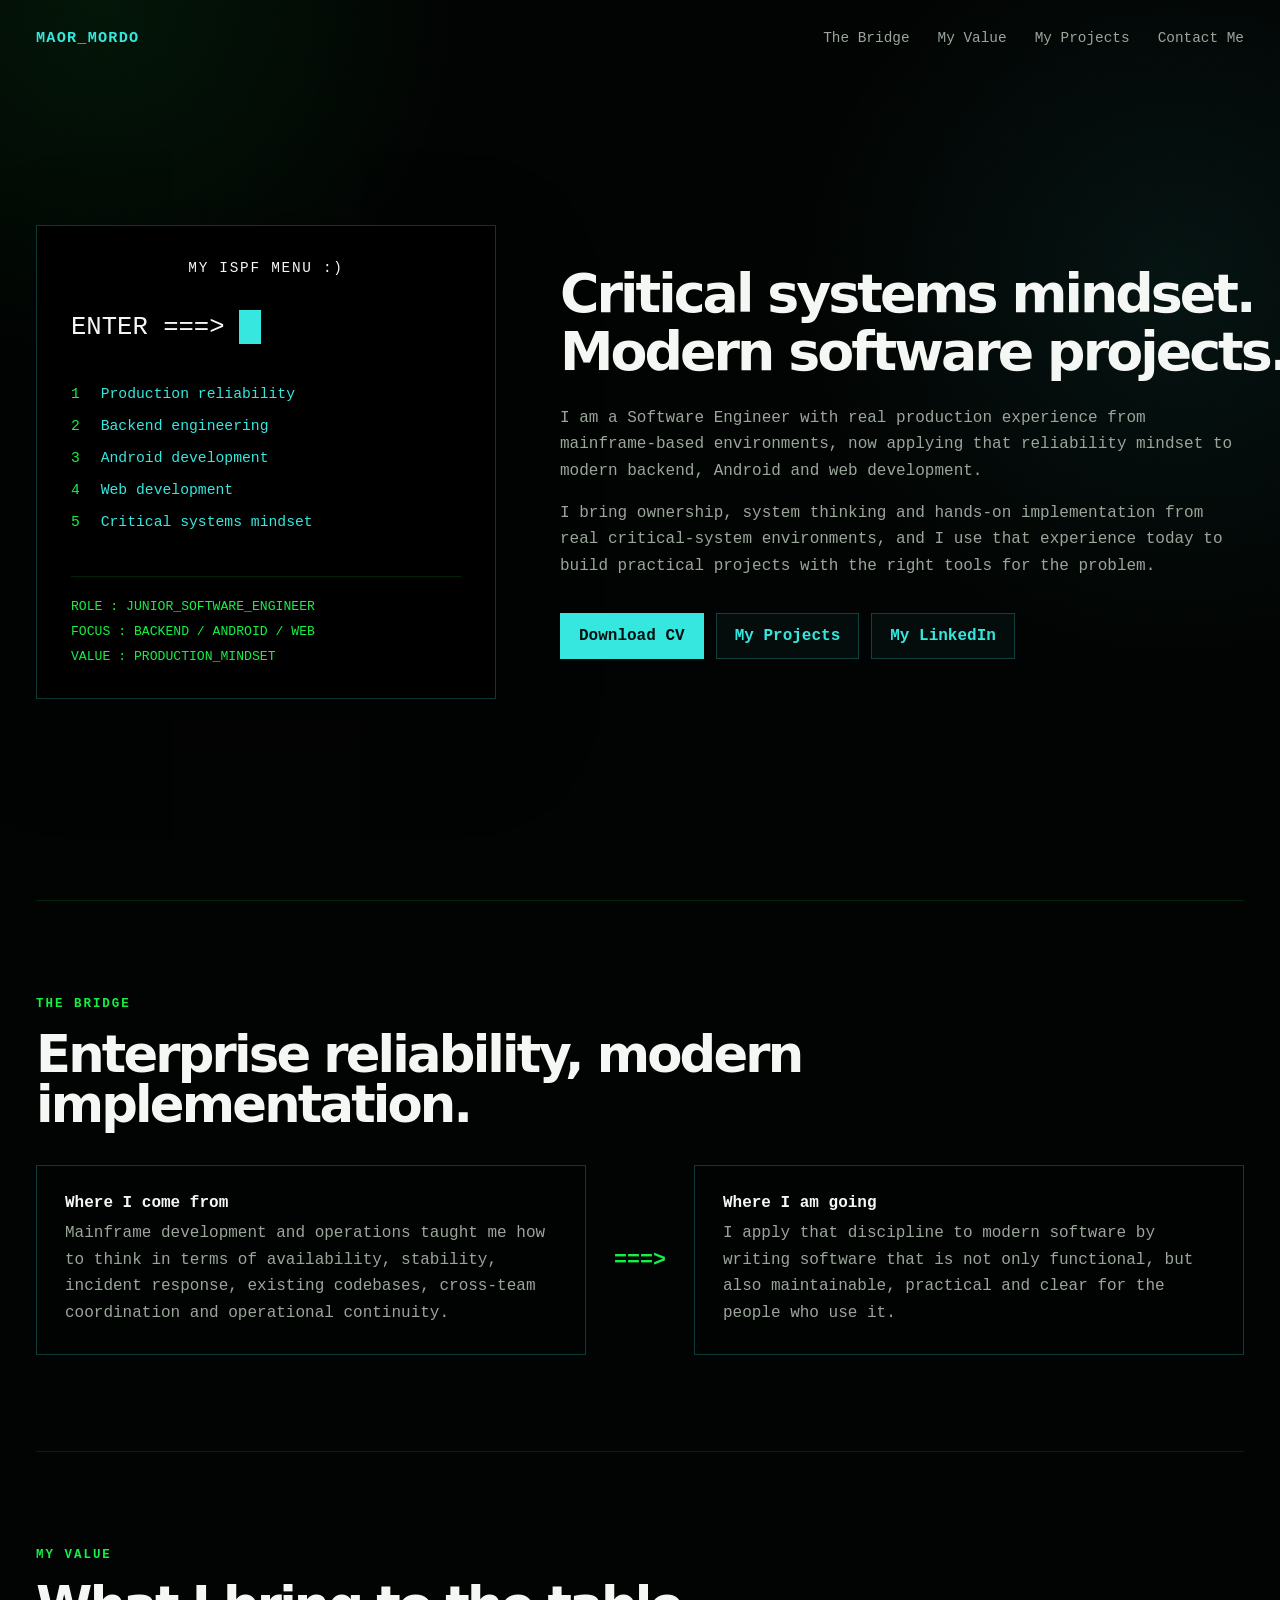
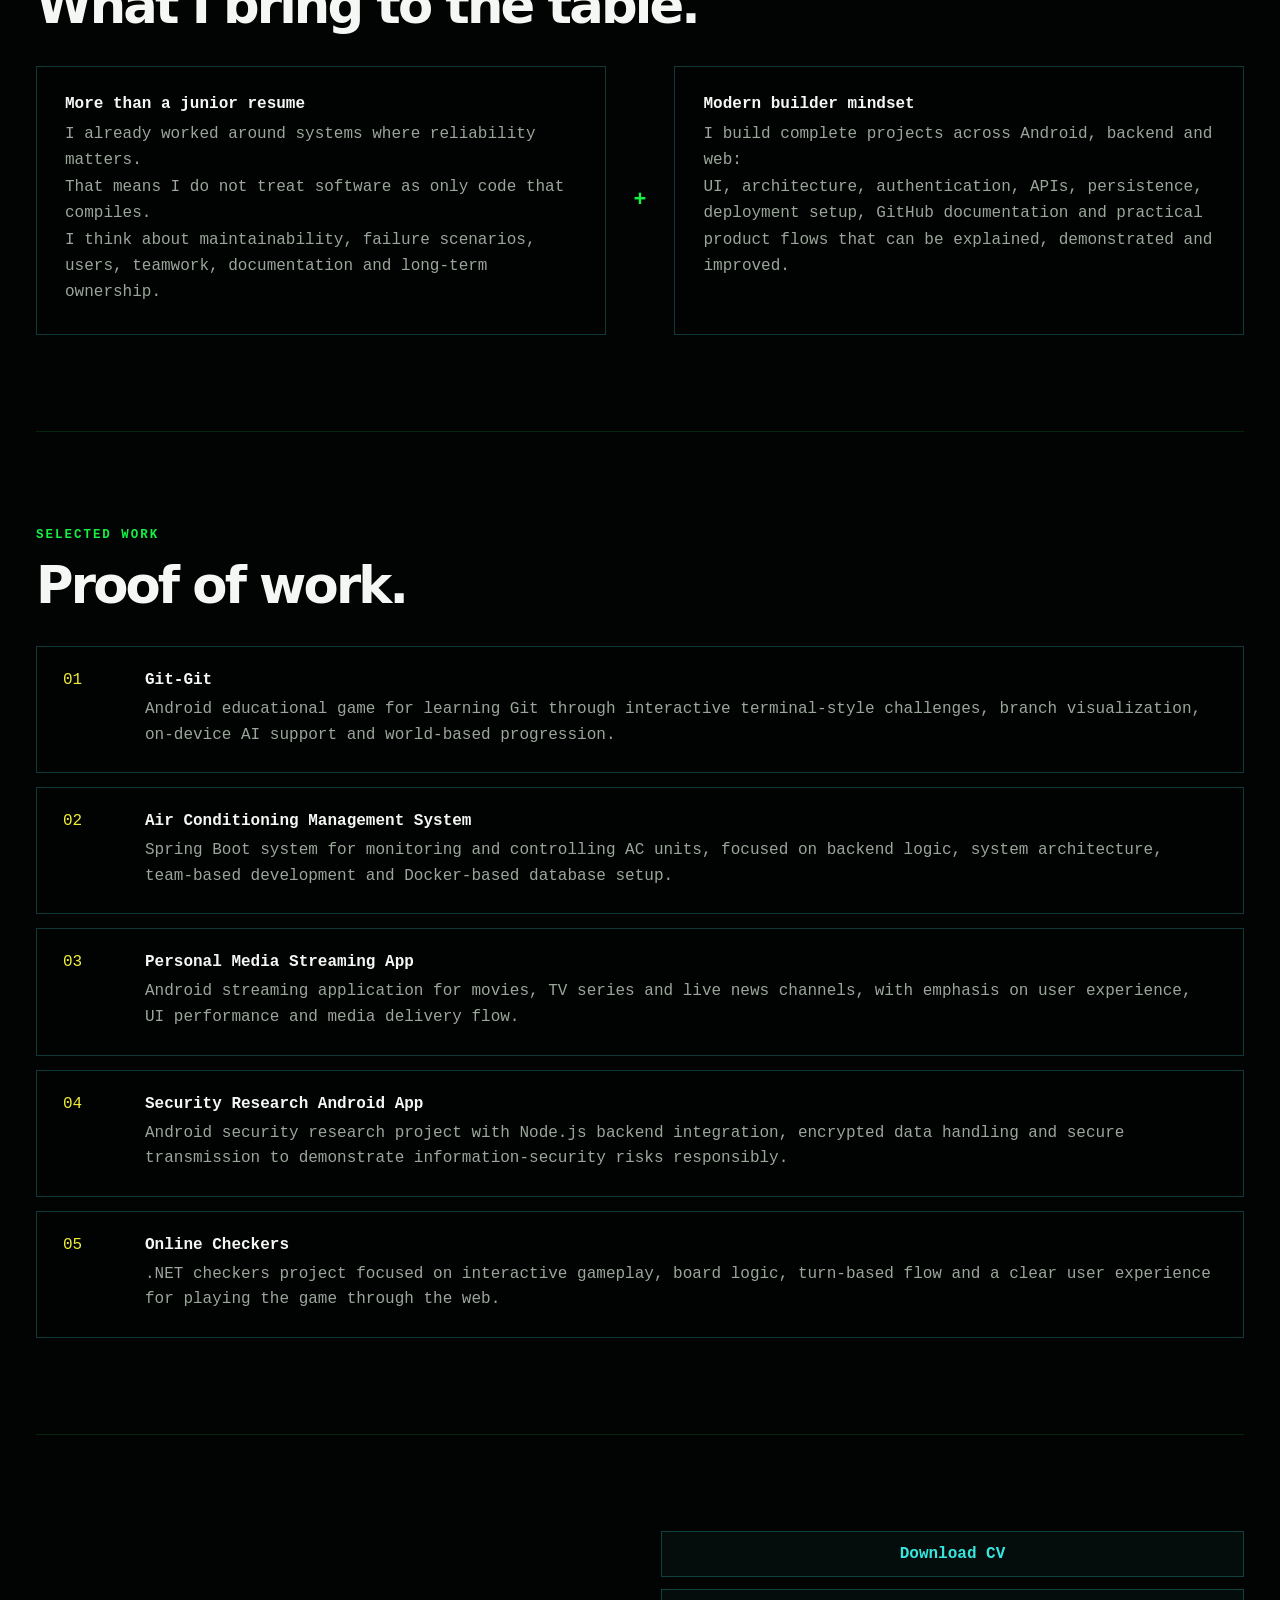
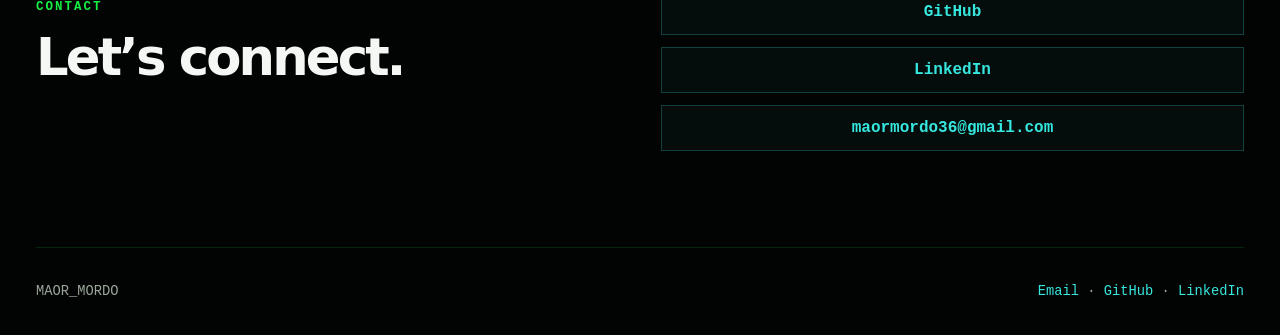
==== index.html @ 04a81fc9 "Update index.html" ====
<!doctype html>

<html lang="en">
  <head>
    <meta charset="UTF-8" />
    <meta name="viewport" content="width=device-width, initial-scale=1.0" />
    <title>Maor Mordo | Critical Systems to Modern Software</title>
    <meta
      name="description"
      content="Maor Mordo - Software Engineer with military and banking mainframe experience, production reliability mindset, and modern Backend, Android and Web projects."
    />
    <link rel="stylesheet" href="styles.css" />
  </head>

  <body>
    <header class="header">
      <a class="brand" href="#top">MAOR_MORDO</a>
      <nav>
        <a href="#bridge">The Bridge</a>
        <a href="#value">My Value</a>
        <a href="#projects">My Projects</a>
        <a href="#contact">Contact Me</a>
      </nav>
    </header>

<main id="top">
  <section class="hero">
    <div
      class="mainframe-card"
      aria-label="ISPF inspired professional profile"
    >
      <div class="screen-title">MY ISPF MENU :)</div>

      <div class="command">
        <span>ENTER ===&gt;</span>
        <span class="cursor"></span>
      </div>

      <div class="screen-content">
        <p><span>1</span> Production reliability</p>
        <p><span>2</span> Backend engineering</p>
        <p><span>3</span> Android development</p>
        <p><span>4</span> Web development</p>
        <p><span>5</span> Critical systems mindset</p>
      </div>

      <div class="screen-status">
        <p>ROLE : JUNIOR_SOFTWARE_ENGINEER</p>
        <p>FOCUS : BACKEND / ANDROID / WEB</p>
        <p>VALUE : PRODUCTION_MINDSET</p>
      </div>
    </div>

    <div class="hero-text">
      <h1 class="hero-title">
        <span>Critical systems mindset.</span>
        <span>Modern software projects.</span>
      </h1>

      <p class="subtitle">
        I am a Software Engineer with real production experience from
        mainframe-based environments, now applying that reliability mindset
        to modern backend, Android and web development.
      </p>

      <p class="subtitle">
        I bring ownership, system thinking and hands-on implementation from
        real critical-system environments, and I use that experience today
        to build practical projects with the right tools for the problem.
      </p>

      <div class="actions">
        <a class="primary" href="cv/Maor_Mordo_CV.pdf" download>
          Download CV
        </a>
        <a href="#projects">My Projects</a>
        <a
          href="https://www.linkedin.com/in/maor-mordo/"
          target="_blank"
          rel="noopener"
        >
          My LinkedIn
        </a>
      </div>
    </div>
  </section>

  <section class="bridge" id="bridge">
    <div class="section-title">
      <p class="label">The bridge</p>
      <h2>Enterprise reliability, modern implementation.</h2>
    </div>

    <div class="bridge-row">
      <article>
        <h3>Where I come from</h3>
        <p>
          Mainframe development and operations taught me how to think in
          terms of availability, stability, incident response, existing
          codebases, cross-team coordination and operational continuity.
        </p>
      </article>

      <div class="connector">===&gt;</div>

      <article>
        <h3>Where I am going</h3>
        <p>
          I apply that discipline to modern software by writing software
          that is not only functional, but also maintainable, practical and
          clear for the people who use it.
        </p>
      </article>
    </div>
  </section>

  <section class="bridge" id="value">
    <div class="section-title">
      <p class="label">My value</p>
      <h2>What I bring to the table.</h2>
    </div>

    <div class="bridge-row">
      <article>
        <h3>More than a junior resume</h3>
        <p>
          I already worked around systems where reliability matters.
          <br />
          That means I do not treat software as only code that compiles.
          <br />
          I think about maintainability, failure scenarios, users, teamwork,
          documentation and long-term ownership.
        </p>
      </article>

      <div class="connector">+</div>

      <article>
        <h3>Modern builder mindset</h3>
        <p>
          I build complete projects across Android, backend and web:
          <br />
          UI, architecture, authentication, APIs, persistence,
          <br />
          deployment setup, GitHub documentation and practical product flows
          that can be explained, demonstrated and improved.
        </p>
      </article>
    </div>
  </section>

  <section class="projects" id="projects">
    <div class="section-title">
      <p class="label">Selected work</p>
      <h2>Proof of work.</h2>
    </div>

    <div class="project-list">
      <a
        class="project"
        href="https://github.com/maorm36/Git-Git"
        target="_blank"
        rel="noopener"
      >
        <span>01</span>
        <div>
          <h3>Git-Git</h3>
          <p>
            Android educational game for learning Git through interactive
            terminal-style challenges, branch visualization, on-device AI
            support and world-based progression.
          </p>
        </div>
      </a>

      <a
        class="project"
        href="https://github.com/maorm36/Airwise"
        target="_blank"
        rel="noopener"
      >
        <span>02</span>
        <div>
          <h3>Air Conditioning Management System</h3>
          <p>
            Spring Boot system for monitoring and controlling AC units,
            focused on backend logic, system architecture, team-based
            development and Docker-based database setup.
          </p>
        </div>
      </a>

      <a
        class="project"
        href="https://github.com/maorm36/PiraTv"
        target="_blank"
        rel="noopener"
      >
        <span>03</span>
        <div>
          <h3>Personal Media Streaming App</h3>
          <p>
            Android streaming application for movies, TV series and live
            news channels, with emphasis on user experience, UI performance
            and media delivery flow.
          </p>
        </div>
      </a>

      <a
        class="project"
        href="https://github.com/maorm36/Android-Keylogger-Educational-Research-Project"
        target="_blank"
        rel="noopener"
      >
        <span>04</span>
        <div>
          <h3>Security Research Android App</h3>
          <p>
            Android security research project with Node.js backend
            integration, encrypted data handling and secure transmission to
            demonstrate information-security risks responsibly.
          </p>
        </div>
      </a>

      <a
        class="project"
        href="https://github.com/maorm36/Online-Checkers"
        target="_blank"
        rel="noopener"
      >
        <span>05</span>
        <div>
          <h3>Online Checkers</h3>
          <p>
            .NET checkers project focused on interactive gameplay, board
            logic, turn-based flow and a clear user experience for playing
            the game through the web.
          </p>
        </div>
      </a>
    </div>
  </section>

  <section class="contact" id="contact">
    <div>
      <p class="label">Contact</p>
      <h2>Let’s connect.</h2>
    </div>

    <div class="contact-actions">
      <a href="cv/Maor_Mordo_CV.pdf" download>Download CV</a>

      <a
        href="https://github.com/maorm36?tab=repositories"
        target="_blank"
        rel="noopener"
      >
        GitHub
      </a>

      <a
        href="https://www.linkedin.com/in/maor-mordo/"
        target="_blank"
        rel="noopener"
      >
        LinkedIn
      </a>

      <a href="mailto:maormordo36@gmail.com"> maormordo36@gmail.com </a>
    </div>
  </section>

  <footer>
    <span> MAOR_MORDO </span>

    <span>
      <a href="mailto:maormordo36@gmail.com">Email</a>
      ·
      <a
        href="https://github.com/maorm36?tab=repositories"
        target="_blank"
        rel="noopener"
      >
        GitHub
      </a>
      ·
      <a
        href="https://www.linkedin.com/in/maor-mordo/"
        target="_blank"
        rel="noopener"
      >
        LinkedIn
      </a>
    </span>
  </footer>
</main>
  </body>
</html>
---- styles.css ----
:root {
  --bg: #020403;
  --panel: #000;
  --text: #f4f7f3;
  --muted: #9ba69b;
  --green: #15f044;
  --cyan: #36e7df;
  --yellow: #f0ed35;
  --border: rgba(54, 231, 223, 0.24);
  --soft: rgba(21, 240, 68, 0.14);
}

* {
  box-sizing: border-box;
}

html {
  scroll-behavior: smooth;
}

body {
  margin: 0;
  overflow-x: hidden;
  background:
    radial-gradient(
      circle at 8% 0%,
      rgba(21, 240, 68, 0.08),
      transparent 360px
    ),
    radial-gradient(
      circle at 92% 8%,
      rgba(54, 231, 223, 0.07),
      transparent 380px
    ),
    var(--bg);
  color: var(--text);
  font-family:
    ui-monospace, "SFMono-Regular", Consolas, "Liberation Mono", monospace;
}

a {
  color: inherit;
  text-decoration: none;
}

.header,
.hero,
.bridge,
.projects,
.contact,
footer {
  width: min(1360px, calc(100% - 72px));
  margin: 0 auto;
}

/* Header */

.header {
  height: 76px;
  display: flex;
  align-items: center;
  justify-content: space-between;
}

.brand {
  color: var(--cyan);
  font-weight: 700;
  letter-spacing: 0.08em;
  font-size: 0.95rem;
}

nav {
  display: flex;
  gap: 28px;
  color: var(--muted);
  font-size: 0.9rem;
}

nav a:hover,
.project:hover h3,
.contact-actions a:hover,
footer a:hover {
  color: var(--green);
}

/* Hero */

.hero {
  min-height: calc(100vh - 76px);
  display: grid;
  grid-template-columns: 460px minmax(0, 1fr);
  gap: clamp(54px, 5vw, 82px);
  align-items: center;
  justify-content: center;
  padding: 36px 0 88px;
}

/* ISPF-inspired card */

.mainframe-card {
  width: 100%;
  background: var(--panel);
  border: 1px solid var(--border);
  min-height: 390px;
  padding: clamp(24px, 3vw, 34px);
  box-shadow: 0 34px 90px rgba(0, 0, 0, 0.42);
}

.screen-title {
  text-align: center;
  color: var(--text);
  letter-spacing: 0.12em;
  margin-bottom: 34px;
  font-size: 0.9rem;
}

.command {
  display: flex;
  align-items: center;
  gap: 14px;
  color: var(--text);
  font-size: clamp(1.25rem, 2vw, 1.65rem);
  margin-bottom: 42px;
}

.cursor {
  width: 22px;
  height: 34px;
  flex: 0 0 auto;
  background: var(--cyan);
  display: inline-block;
  animation: cursor-blink 1.15s steps(1, end) infinite;
}

@keyframes cursor-blink {
  0%,
  49% {
    visibility: visible;
  }

  50%,
  100% {
    visibility: hidden;
  }
}

@media (prefers-reduced-motion: reduce) {
  .cursor {
    animation: none;
  }
}

.screen-content {
  display: grid;
  gap: 16px;
  color: var(--cyan);
  font-size: clamp(0.92rem, 1.05vw, 1.05rem);
  margin-bottom: 46px;
}

.screen-content p {
  margin: 0;
  display: grid;
  grid-template-columns: 2ch 1fr;
  column-gap: 12px;
  align-items: start;
  white-space: nowrap;
}

.screen-content span {
  color: var(--green);
}

.screen-status {
  border-top: 1px solid var(--soft);
  padding-top: 22px;
  display: grid;
  gap: 10px;
  color: var(--green);
  font-size: clamp(0.82rem, 0.95vw, 0.92rem);
}

.screen-status p {
  margin: 0;
}

/* Text */

.hero-text {
  max-width: 820px;
  min-width: 0;
}

.label {
  color: var(--green);
  text-transform: uppercase;
  letter-spacing: 0.16em;
  font-size: 0.78rem;
  font-weight: 700;
  margin: 0 0 18px;
}

h1,
h2,
h3,
p {
  margin-top: 0;
}

h1,
h2 {
  font-family:
    Inter,
    ui-sans-serif,
    system-ui,
    -apple-system,
    BlinkMacSystemFont,
    "Segoe UI",
    sans-serif;
  letter-spacing: -0.055em;
}

/* Main hero title */

.hero-title {
  font-size: clamp(3rem, 4.2vw, 4.55rem);
  line-height: 1.08;
  max-width: 100%;
  margin-bottom: 24px;
}

.hero-title span {
  display: block;
  white-space: nowrap;
}

h2 {
  font-size: clamp(2rem, 4vw, 3.6rem);
  line-height: 0.98;
  margin-bottom: 0;
}

h3 {
  font-size: 1rem;
  margin-bottom: 8px;
}

.subtitle {
  color: var(--muted);
  font-size: clamp(1rem, 1.15vw, 1.12rem);
  max-width: 760px;
  line-height: 1.65;
}

/* Buttons */

.actions {
  display: flex;
  gap: 12px;
  flex-wrap: wrap;
  margin-top: 34px;
}

.actions a,
.contact-actions a {
  border: 1px solid var(--border);
  min-height: 46px;
  padding: 0 18px;
  display: inline-flex;
  align-items: center;
  justify-content: center;
  color: var(--cyan);
  background: rgba(54, 231, 223, 0.035);
  font-weight: 700;
}

.actions .primary {
  background: var(--cyan);
  color: #00110f;
  border-color: var(--cyan);
}

.actions .primary:hover {
  background: var(--green);
  border-color: var(--green);
}

/* Sections */

.bridge,
.projects,
.contact {
  padding: 96px 0;
  border-top: 1px solid var(--soft);
}

.section-title {
  margin-bottom: 36px;
}

/* Bridge */

.bridge-row {
  display: grid;
  grid-template-columns: 1fr auto 1fr;
  gap: 28px;
  align-items: stretch;
}

.bridge-row article {
  border: 1px solid var(--border);
  background: rgba(0, 0, 0, 0.44);
  padding: 28px;
}

.bridge-row p {
  color: var(--muted);
  line-height: 1.65;
  margin: 0;
}

.connector {
  display: flex;
  align-items: center;
  color: var(--green);
  font-weight: 700;
  font-size: 1.35rem;
}

/* Projects */

.project-list {
  display: grid;
  gap: 14px;
}

.project {
  display: grid;
  grid-template-columns: 58px 1fr;
  gap: 24px;
  border: 1px solid var(--border);
  background: rgba(0, 0, 0, 0.38);
  padding: 24px 26px;
  transition:
    border-color 0.18s ease,
    transform 0.18s ease;
}

.project:hover {
  border-color: var(--green);
  transform: translateY(-2px);
}

.project > span {
  color: var(--yellow);
}

.project p {
  color: var(--muted);
  margin: 0;
  line-height: 1.6;
}

/* Contact */

.contact {
  display: grid;
  grid-template-columns: 1fr 1fr;
  gap: 42px;
  align-items: center;
}

.contact-actions {
  display: grid;
  gap: 12px;
}

/* Footer */

footer {
  border-top: 1px solid var(--soft);
  color: var(--muted);
  min-height: 88px;
  display: flex;
  align-items: center;
  justify-content: space-between;
  gap: 18px;
  font-size: 0.86rem;
}

footer a {
  color: var(--cyan);
}

/* Responsive */

@media (max-width: 1180px) {
  .header,
  .hero,
  .bridge,
  .projects,
  .contact,
  footer {
    width: min(1120px, calc(100% - 48px));
  }

  .hero {
    grid-template-columns: 430px minmax(0, 1fr);
    gap: 52px;
  }

  .hero-title {
    font-size: clamp(2.9rem, 4.6vw, 4.1rem);
  }
}

@media (max-width: 1040px) {
  .hero {
    min-height: auto;
    grid-template-columns: 1fr;
    gap: 48px;
    align-items: start;
    padding: 44px 0 84px;
  }

  .hero-text {
    order: -1;
    max-width: 820px;
  }

  .mainframe-card {
    max-width: 620px;
  }
}

@media (max-width: 920px) {
  .bridge-row,
  .contact {
    grid-template-columns: 1fr;
  }

  .connector {
    justify-content: center;
    transform: rotate(90deg);
    min-height: 42px;
  }
}

@media (max-width: 760px) {
  .header,
  .hero,
  .bridge,
  .projects,
  .contact,
  footer {
    width: min(100% - 32px, 1120px);
  }

  .hero-title {
    font-size: clamp(2.45rem, 11vw, 4rem);
    line-height: 1.02;
  }

  .hero-title span {
    white-space: normal;
  }

  .subtitle {
    font-size: 0.98rem;
    line-height: 1.7;
  }

  .screen-content p {
    white-space: normal;
  }
}

@media (max-width: 640px) {
  body {
    background:
      radial-gradient(
        circle at 10% 0%,
        rgba(21, 240, 68, 0.07),
        transparent 300px
      ),
      radial-gradient(
        circle at 100% 12%,
        rgba(54, 231, 223, 0.06),
        transparent 300px
      ),
      var(--bg);
  }

  .header {
    height: 66px;
  }

  .brand {
    font-size: 0.88rem;
  }

  nav {
    display: none;
  }

  .hero {
    padding-top: 22px;
    padding-bottom: 66px;
    gap: 38px;
  }

  .hero-title {
    font-size: clamp(2.25rem, 12vw, 3.25rem);
    margin-bottom: 20px;
  }

  .subtitle {
    max-width: 100%;
    font-size: 0.95rem;
  }

  .actions {
    display: grid;
    grid-template-columns: 1fr;
    gap: 10px;
    margin-top: 28px;
  }

  .actions a,
  .contact-actions a {
    width: 100%;
    min-height: 48px;
    padding: 0 16px;
  }

  .mainframe-card {
    min-height: auto;
    max-width: 100%;
    padding: 22px 18px;
  }

  .screen-title {
    font-size: 0.78rem;
    margin-bottom: 26px;
  }

  .command {
    gap: 10px;
    font-size: clamp(1.08rem, 6vw, 1.35rem);
    margin-bottom: 32px;
  }

  .cursor {
    width: 18px;
    height: 28px;
  }

  .screen-content {
    gap: 13px;
    font-size: 0.9rem;
    margin-bottom: 34px;
  }

  .screen-status {
    font-size: 0.76rem;
    gap: 8px;
    overflow-wrap: anywhere;
  }

  .bridge,
  .projects,
  .contact {
    padding: 66px 0;
  }

  .section-title {
    margin-bottom: 28px;
  }

  h2 {
    font-size: clamp(2rem, 10vw, 2.8rem);
  }

  .bridge-row article {
    padding: 22px 20px;
  }

  .bridge-row br {
    display: none;
  }

  .project {
    grid-template-columns: 1fr;
    gap: 10px;
    padding: 22px 20px;
  }

  .project > span {
    font-size: 0.9rem;
  }

  .contact {
    gap: 28px;
  }

  footer {
    min-height: 110px;
    flex-direction: column;
    align-items: flex-start;
    justify-content: center;
    gap: 10px;
    font-size: 0.78rem;
  }
}

@media (max-width: 420px) {
  .header,
  .hero,
  .bridge,
  .projects,
  .contact,
  footer {
    width: min(100% - 24px, 1120px);
  }

  .hero-title {
    font-size: clamp(2rem, 12vw, 2.75rem);
  }

  .screen-content {
    font-size: 0.84rem;
  }

  .screen-status {
    font-size: 0.7rem;
  }
}
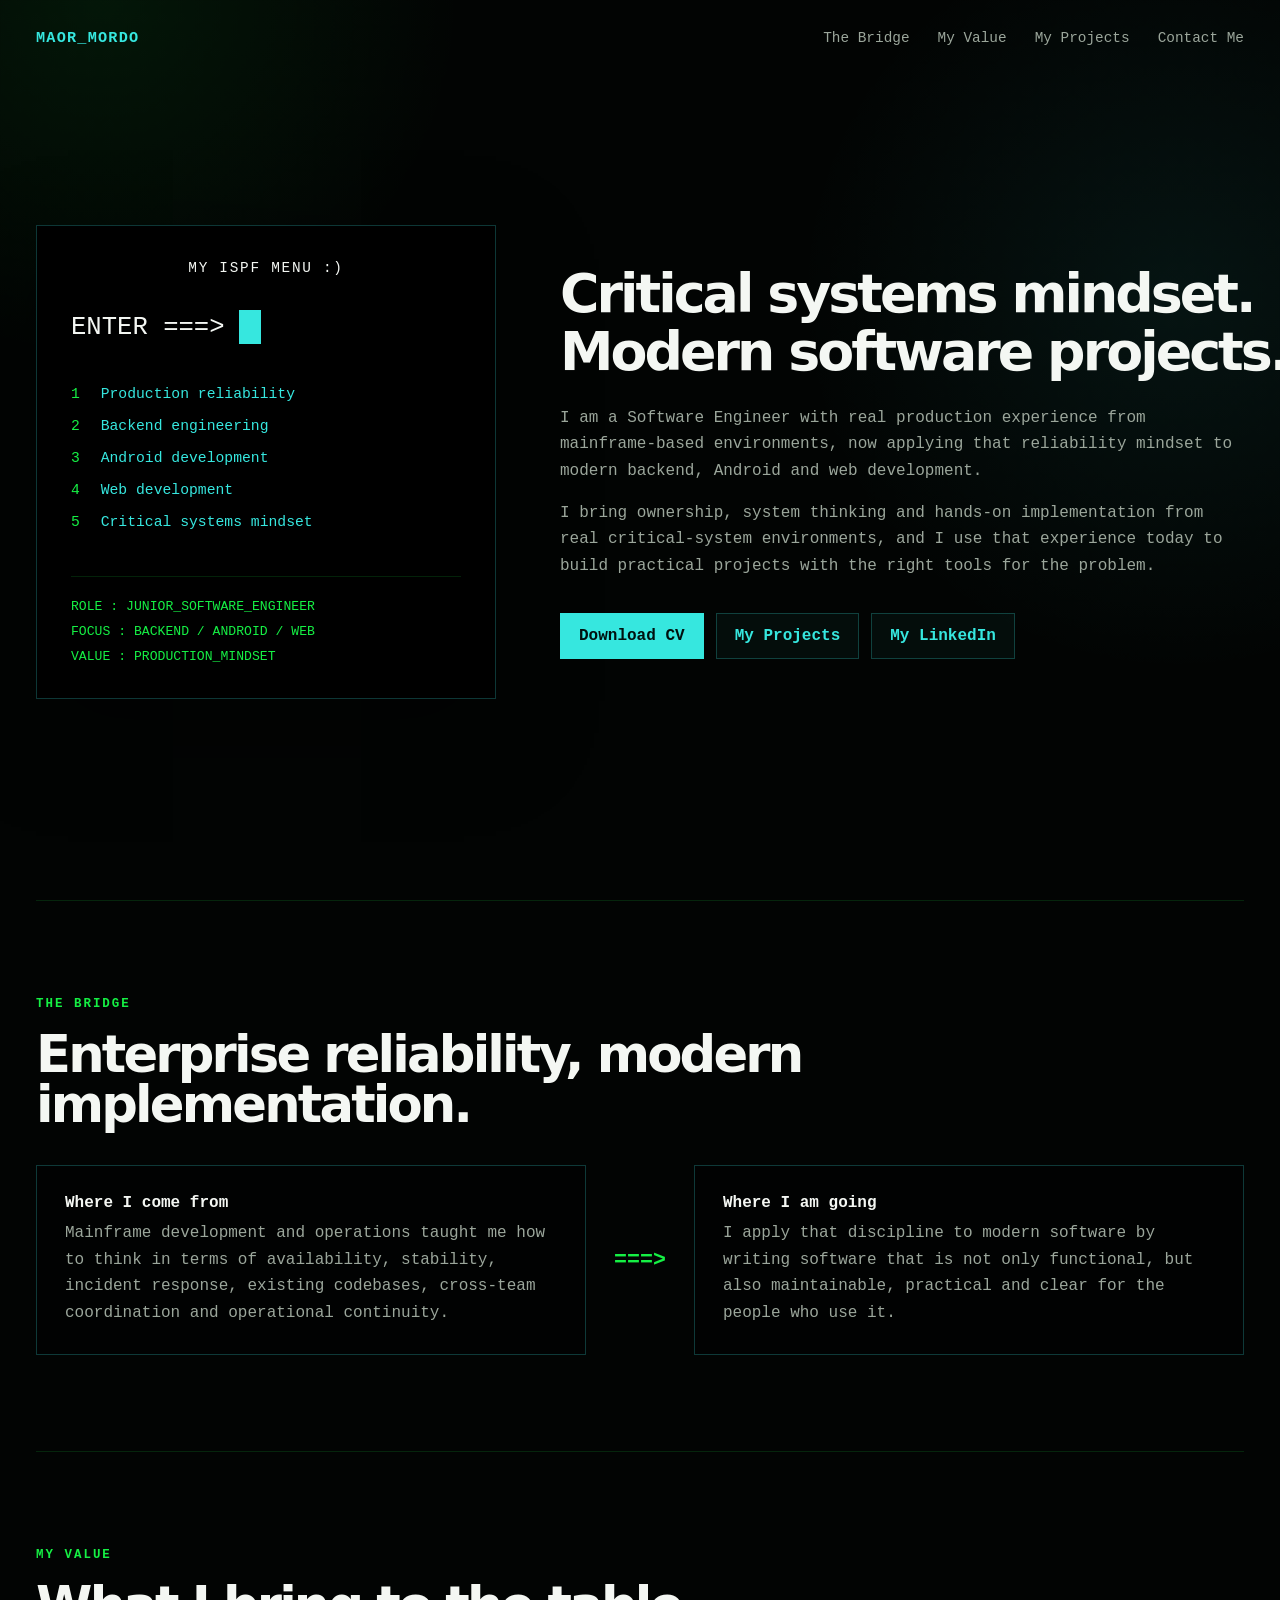
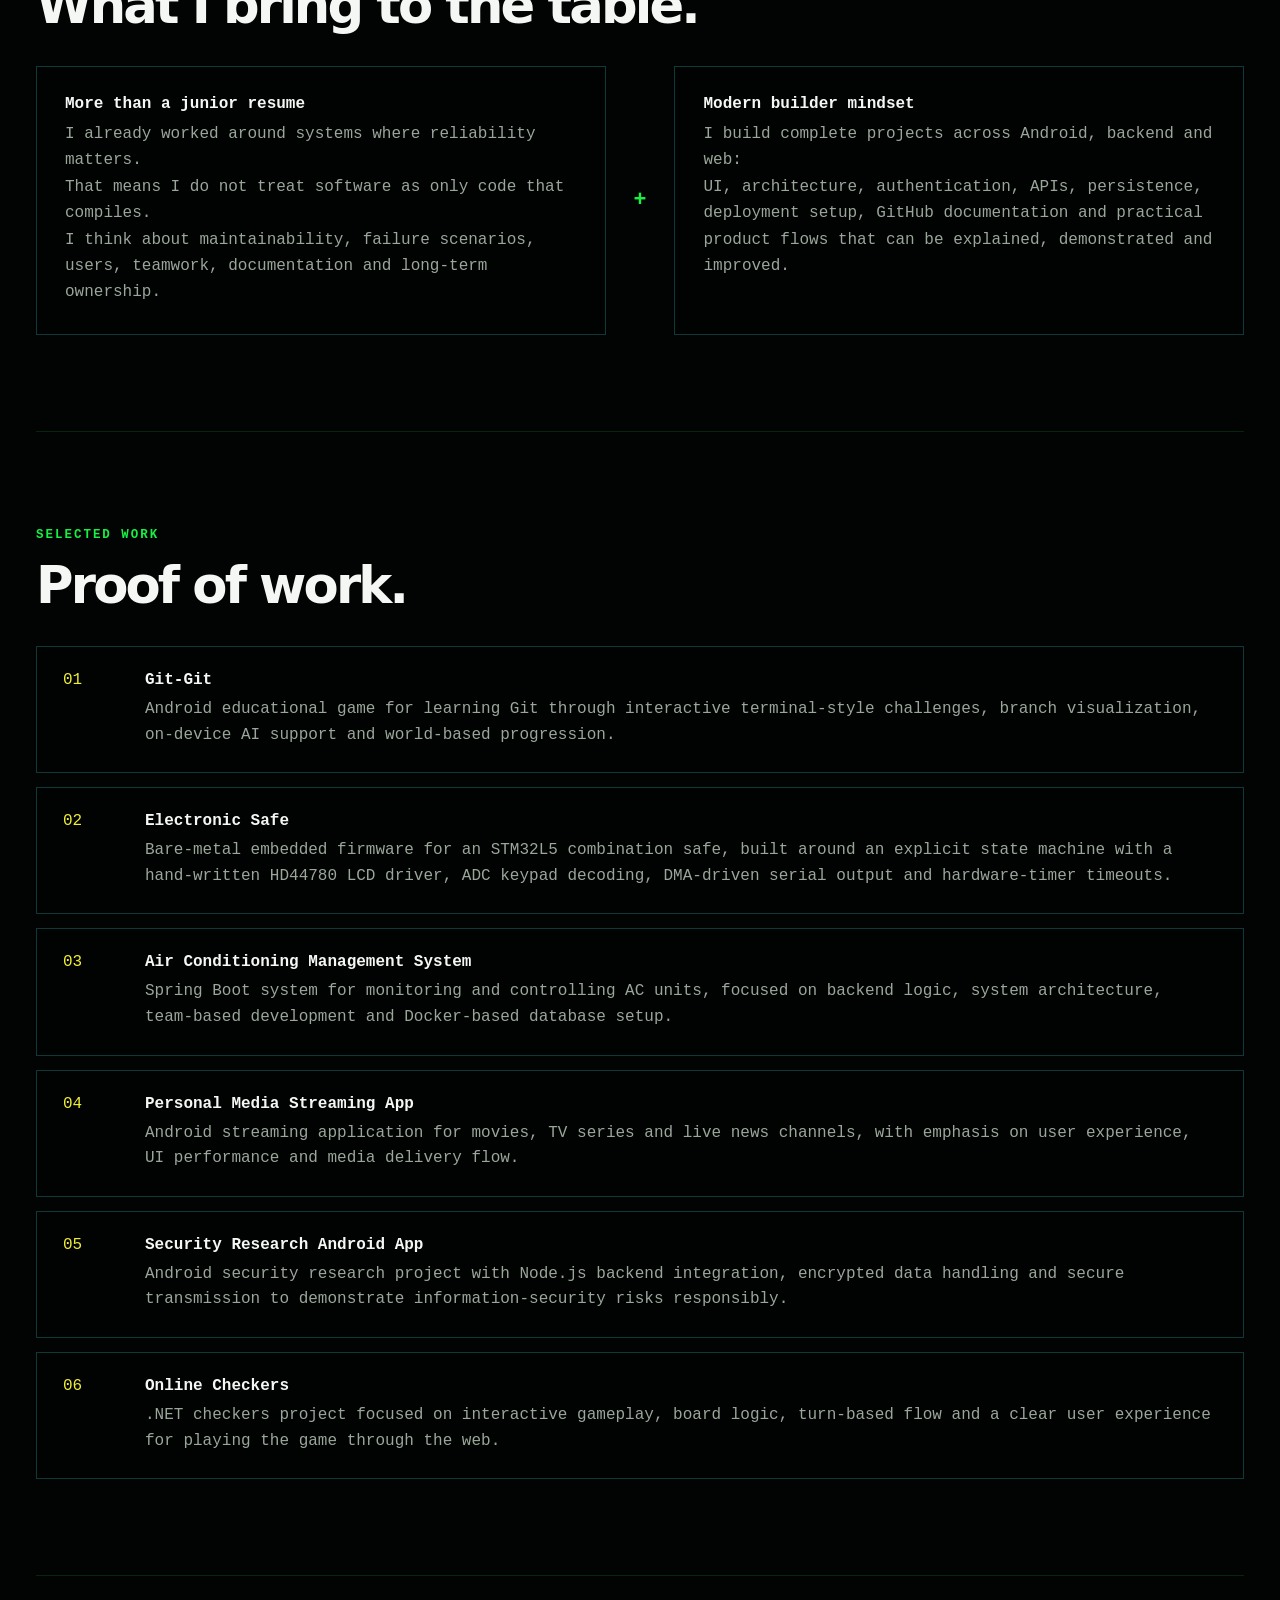
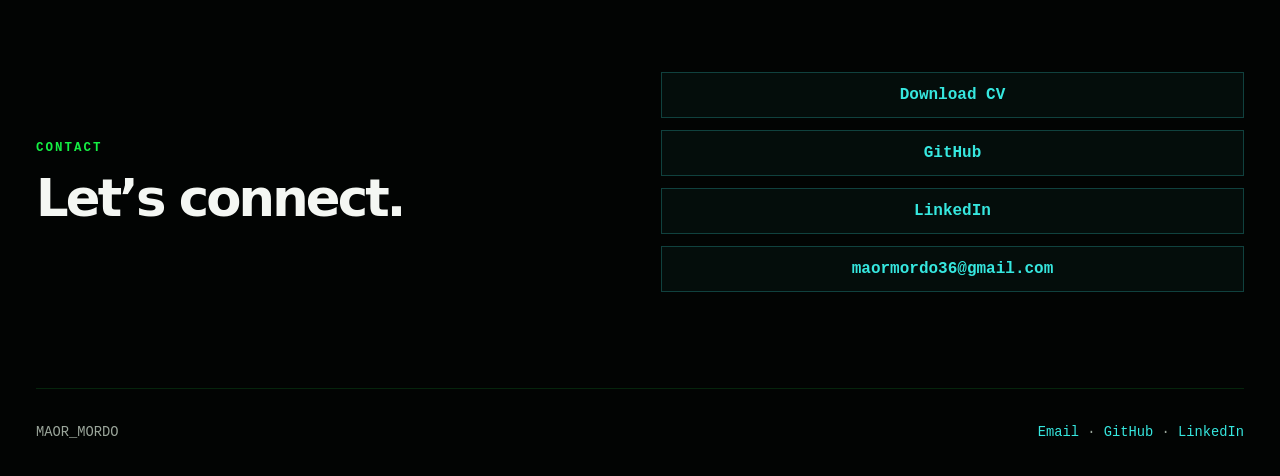
==== commit 852bb160: "Update index.html" ====
--- a/index.html
+++ b/index.html
@@ -175,11 +175,29 @@
 
       <a
         class="project"
+        href="https://github.com/maorm36/Electronic-Safe"
+        target="_blank"
+        rel="noopener"
+      >
+        <span>02</span>
+        <div>
+          <h3>Electronic Safe</h3>
+          <p>
+            Bare-metal embedded firmware for an STM32L5 combination safe,
+            built around an explicit state machine with a hand-written
+            HD44780 LCD driver, ADC keypad decoding, DMA-driven serial
+            output and hardware-timer timeouts.
+          </p>
+        </div>
+      </a>
+
+      <a
+        class="project"
         href="https://github.com/maorm36/Airwise"
         target="_blank"
         rel="noopener"
       >
-        <span>02</span>
+        <span>03</span>
         <div>
           <h3>Air Conditioning Management System</h3>
           <p>
@@ -196,7 +214,7 @@
         target="_blank"
         rel="noopener"
       >
-        <span>03</span>
+        <span>04</span>
         <div>
           <h3>Personal Media Streaming App</h3>
           <p>
@@ -213,7 +231,7 @@
         target="_blank"
         rel="noopener"
       >
-        <span>04</span>
+        <span>05</span>
         <div>
           <h3>Security Research Android App</h3>
           <p>
@@ -230,7 +248,7 @@
         target="_blank"
         rel="noopener"
       >
-        <span>05</span>
+        <span>06</span>
         <div>
           <h3>Online Checkers</h3>
           <p>
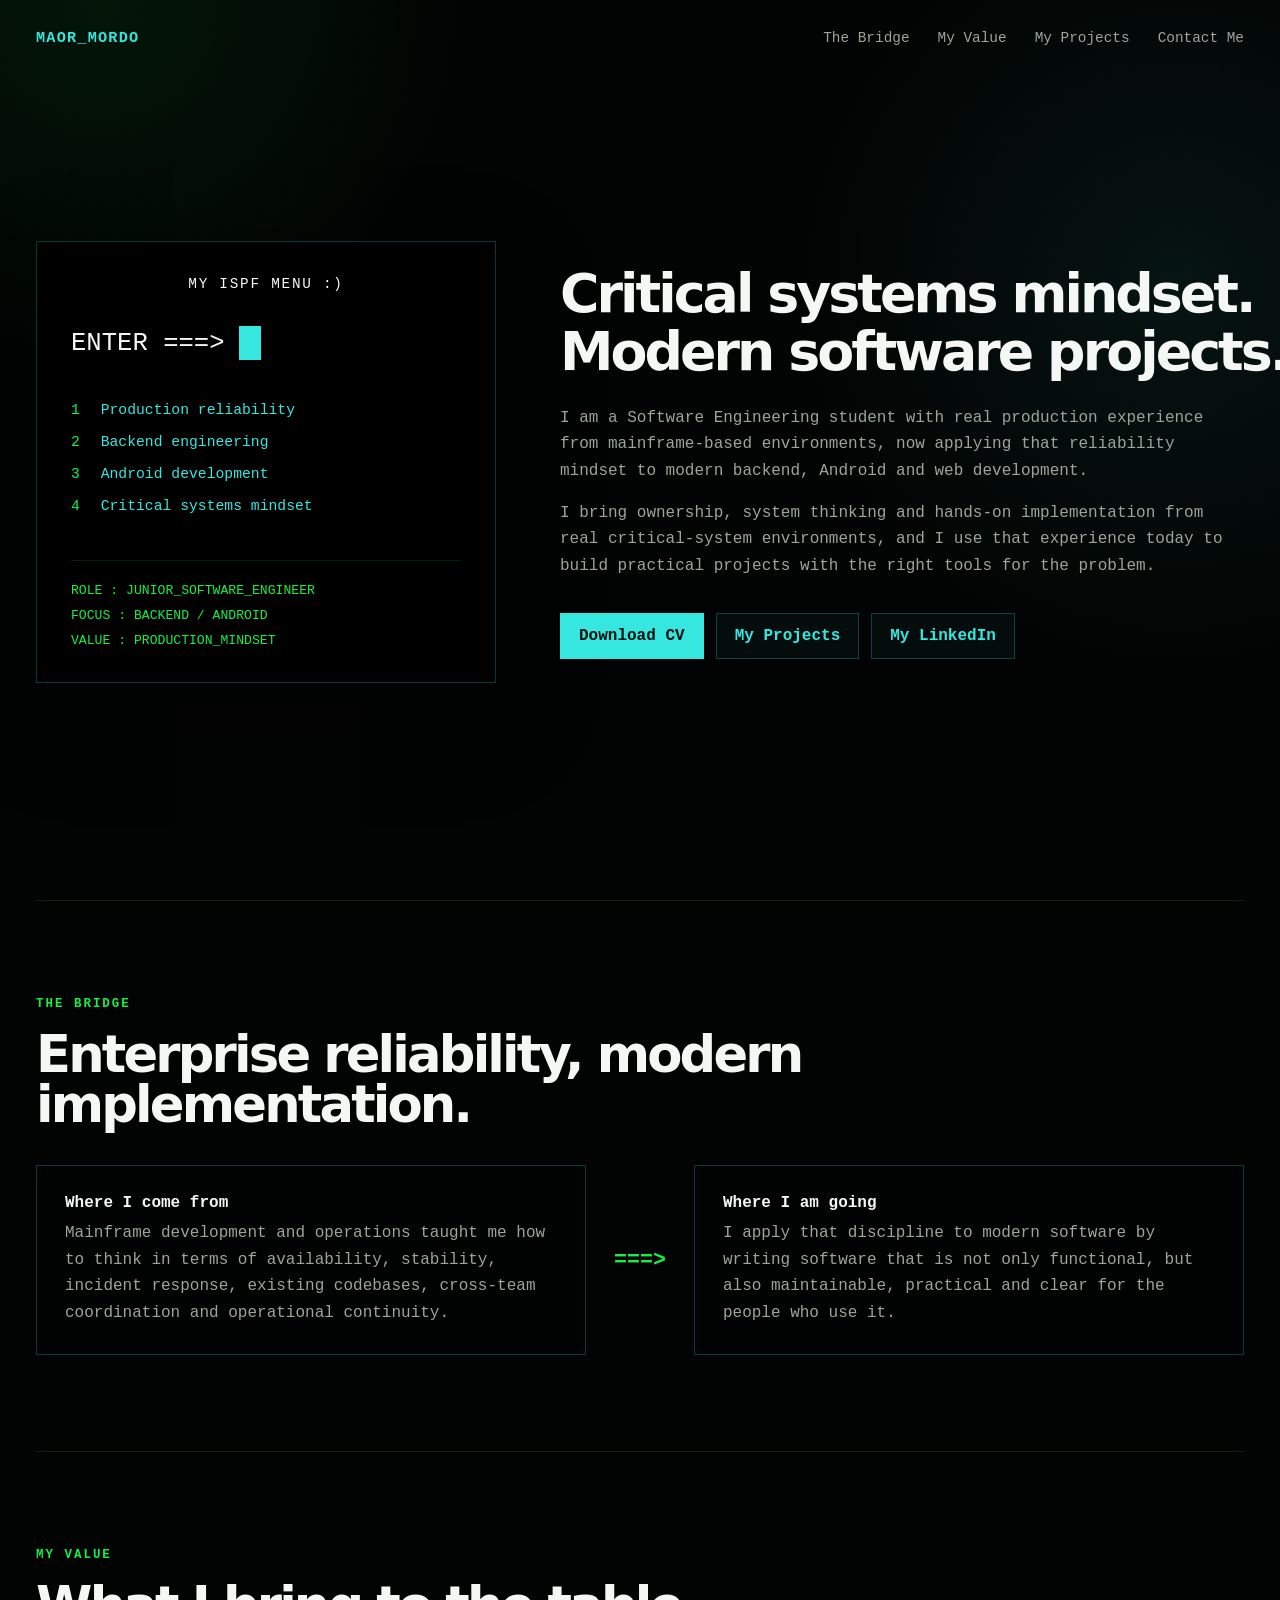
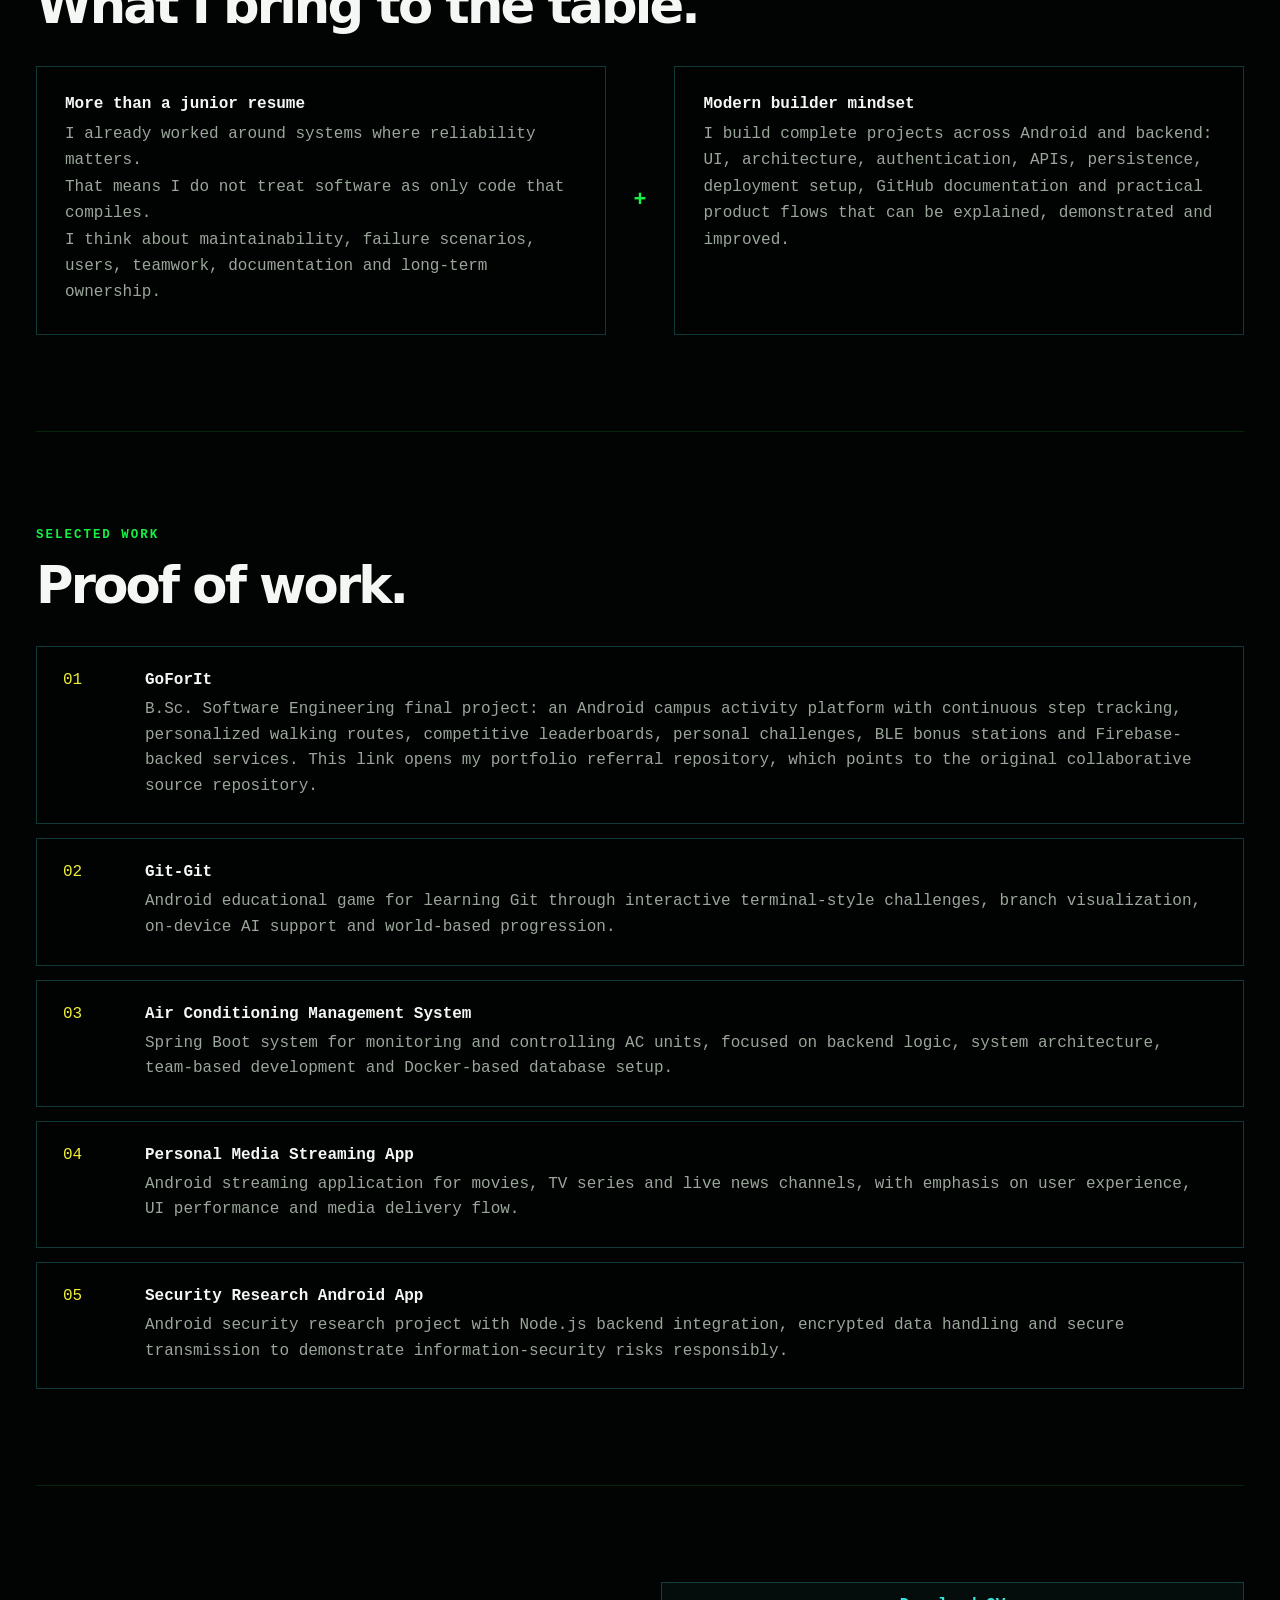
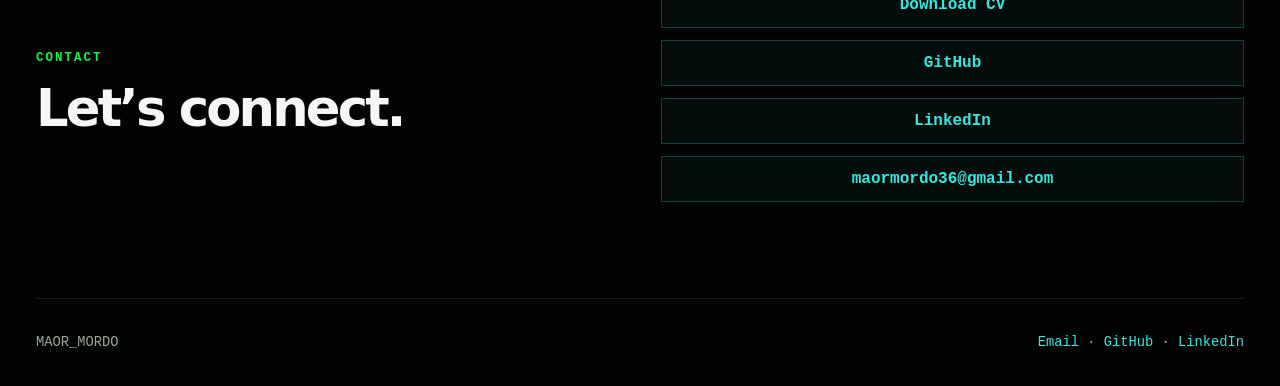
==== commit 7296d570: "Update index.html" ====
--- a/index.html
+++ b/index.html
@@ -1,5 +1,4 @@
 <!doctype html>
-
 <html lang="en">
   <head>
     <meta charset="UTF-8" />
@@ -7,7 +6,7 @@
     <title>Maor Mordo | Critical Systems to Modern Software</title>
     <meta
       name="description"
-      content="Maor Mordo - Software Engineer with military and banking mainframe experience, production reliability mindset, and modern Backend, Android and Web projects."
+      content="Maor Mordo - Software Engineering student with military and banking mainframe experience, production reliability mindset, and modern Backend, Android and Web projects."
     />
     <link rel="stylesheet" href="styles.css" />
   </head>
@@ -23,296 +22,280 @@
       </nav>
     </header>
 
-<main id="top">
-  <section class="hero">
-    <div
-      class="mainframe-card"
-      aria-label="ISPF inspired professional profile"
-    >
-      <div class="screen-title">MY ISPF MENU :)</div>
-
-      <div class="command">
-        <span>ENTER ===&gt;</span>
-        <span class="cursor"></span>
-      </div>
-
-      <div class="screen-content">
-        <p><span>1</span> Production reliability</p>
-        <p><span>2</span> Backend engineering</p>
-        <p><span>3</span> Android development</p>
-        <p><span>4</span> Web development</p>
-        <p><span>5</span> Critical systems mindset</p>
-      </div>
-
-      <div class="screen-status">
-        <p>ROLE : JUNIOR_SOFTWARE_ENGINEER</p>
-        <p>FOCUS : BACKEND / ANDROID / WEB</p>
-        <p>VALUE : PRODUCTION_MINDSET</p>
-      </div>
-    </div>
-
-    <div class="hero-text">
-      <h1 class="hero-title">
-        <span>Critical systems mindset.</span>
-        <span>Modern software projects.</span>
-      </h1>
-
-      <p class="subtitle">
-        I am a Software Engineer with real production experience from
-        mainframe-based environments, now applying that reliability mindset
-        to modern backend, Android and web development.
-      </p>
-
-      <p class="subtitle">
-        I bring ownership, system thinking and hands-on implementation from
-        real critical-system environments, and I use that experience today
-        to build practical projects with the right tools for the problem.
-      </p>
-
-      <div class="actions">
-        <a class="primary" href="cv/Maor_Mordo_CV.pdf" download>
-          Download CV
-        </a>
-        <a href="#projects">My Projects</a>
-        <a
-          href="https://www.linkedin.com/in/maor-mordo/"
-          target="_blank"
-          rel="noopener"
+    <main id="top">
+      <section class="hero">
+        <div
+          class="mainframe-card"
+          aria-label="ISPF inspired professional profile"
         >
-          My LinkedIn
-        </a>
-      </div>
-    </div>
-  </section>
-
-  <section class="bridge" id="bridge">
-    <div class="section-title">
-      <p class="label">The bridge</p>
-      <h2>Enterprise reliability, modern implementation.</h2>
-    </div>
-
-    <div class="bridge-row">
-      <article>
-        <h3>Where I come from</h3>
-        <p>
-          Mainframe development and operations taught me how to think in
-          terms of availability, stability, incident response, existing
-          codebases, cross-team coordination and operational continuity.
-        </p>
-      </article>
-
-      <div class="connector">===&gt;</div>
-
-      <article>
-        <h3>Where I am going</h3>
-        <p>
-          I apply that discipline to modern software by writing software
-          that is not only functional, but also maintainable, practical and
-          clear for the people who use it.
-        </p>
-      </article>
-    </div>
-  </section>
-
-  <section class="bridge" id="value">
-    <div class="section-title">
-      <p class="label">My value</p>
-      <h2>What I bring to the table.</h2>
-    </div>
-
-    <div class="bridge-row">
-      <article>
-        <h3>More than a junior resume</h3>
-        <p>
-          I already worked around systems where reliability matters.
-          <br />
-          That means I do not treat software as only code that compiles.
-          <br />
-          I think about maintainability, failure scenarios, users, teamwork,
-          documentation and long-term ownership.
-        </p>
-      </article>
-
-      <div class="connector">+</div>
-
-      <article>
-        <h3>Modern builder mindset</h3>
-        <p>
-          I build complete projects across Android, backend and web:
-          <br />
-          UI, architecture, authentication, APIs, persistence,
-          <br />
-          deployment setup, GitHub documentation and practical product flows
-          that can be explained, demonstrated and improved.
-        </p>
-      </article>
-    </div>
-  </section>
-
-  <section class="projects" id="projects">
-    <div class="section-title">
-      <p class="label">Selected work</p>
-      <h2>Proof of work.</h2>
-    </div>
-
-    <div class="project-list">
-      <a
-        class="project"
-        href="https://github.com/maorm36/Git-Git"
-        target="_blank"
-        rel="noopener"
-      >
-        <span>01</span>
+          <div class="screen-title">MY ISPF MENU :)</div>
+
+          <div class="command">
+            <span>ENTER ===&gt;</span>
+            <span class="cursor"></span>
+          </div>
+
+          <div class="screen-content">
+            <p><span>1</span> Production reliability</p>
+            <p><span>2</span> Backend engineering</p>
+            <p><span>3</span> Android development</p>
+            <p><span>4</span> Critical systems mindset</p>
+          </div>
+
+          <div class="screen-status">
+            <p>ROLE : JUNIOR_SOFTWARE_ENGINEER</p>
+            <p>FOCUS : BACKEND / ANDROID</p>
+            <p>VALUE : PRODUCTION_MINDSET</p>
+          </div>
+        </div>
+
+        <div class="hero-text">
+          <h1 class="hero-title">
+            <span>Critical systems mindset.</span>
+            <span>Modern software projects.</span>
+          </h1>
+
+          <p class="subtitle">
+            I am a Software Engineering student with real production experience
+            from mainframe-based environments, now applying that reliability
+            mindset to modern backend, Android and web development.
+          </p>
+
+          <p class="subtitle">
+            I bring ownership, system thinking and hands-on implementation from
+            real critical-system environments, and I use that experience today
+            to build practical projects with the right tools for the problem.
+          </p>
+
+          <div class="actions">
+            <a class="primary" href="cv/Maor_Mordo_CV.pdf" download>
+              Download CV
+            </a>
+            <a href="#projects">My Projects</a>
+            <a
+              href="https://www.linkedin.com/in/maor-mordo/"
+              target="_blank"
+              rel="noopener"
+            >
+              My LinkedIn
+            </a>
+          </div>
+        </div>
+      </section>
+
+      <section class="bridge" id="bridge">
+        <div class="section-title">
+          <p class="label">The bridge</p>
+          <h2>Enterprise reliability, modern implementation.</h2>
+        </div>
+
+        <div class="bridge-row">
+          <article>
+            <h3>Where I come from</h3>
+            <p>
+              Mainframe development and operations taught me how to think in
+              terms of availability, stability, incident response, existing
+              codebases, cross-team coordination and operational continuity.
+            </p>
+          </article>
+
+          <div class="connector">===&gt;</div>
+
+          <article>
+            <h3>Where I am going</h3>
+            <p>
+              I apply that discipline to modern software by writing software
+              that is not only functional, but also maintainable, practical and
+              clear for the people who use it.
+            </p>
+          </article>
+        </div>
+      </section>
+
+      <section class="bridge" id="value">
+        <div class="section-title">
+          <p class="label">My value</p>
+          <h2>What I bring to the table.</h2>
+        </div>
+
+        <div class="bridge-row">
+          <article>
+            <h3>More than a junior resume</h3>
+            <p>
+              I already worked around systems where reliability matters.
+              <br />
+              That means I do not treat software as only code that compiles.
+              <br />
+              I think about maintainability, failure scenarios, users, teamwork,
+              documentation and long-term ownership.
+            </p>
+          </article>
+
+          <div class="connector">+</div>
+
+          <article>
+            <h3>Modern builder mindset</h3>
+            <p>
+              I build complete projects across Android and backend:
+              <br />
+              UI, architecture, authentication, APIs, persistence,
+              <br />
+              deployment setup, GitHub documentation and practical product flows
+              that can be explained, demonstrated and improved.
+            </p>
+          </article>
+        </div>
+      </section>
+
+      <section class="projects" id="projects">
+        <div class="section-title">
+          <p class="label">Selected work</p>
+          <h2>Proof of work.</h2>
+        </div>
+
+        <div class="project-list">
+          <a
+            class="project"
+            href="https://github.com/maorm36/GoForIt"
+            target="_blank"
+            rel="noopener"
+          >
+            <span>01</span>
+            <div>
+              <h3>GoForIt</h3>
+              <p>
+                B.Sc. Software Engineering final project: an Android campus
+                activity platform with continuous step tracking, personalized
+                walking routes, competitive leaderboards, personal challenges,
+                BLE bonus stations and Firebase-backed services. This link opens
+                my portfolio referral repository, which points to the original
+                collaborative source repository.
+              </p>
+            </div>
+          </a>
+
+          <a
+            class="project"
+            href="https://github.com/maorm36/Git-Git"
+            target="_blank"
+            rel="noopener"
+          >
+            <span>02</span>
+            <div>
+              <h3>Git-Git</h3>
+              <p>
+                Android educational game for learning Git through interactive
+                terminal-style challenges, branch visualization, on-device AI
+                support and world-based progression.
+              </p>
+            </div>
+          </a>
+
+          <a
+            class="project"
+            href="https://github.com/maorm36/Airwise"
+            target="_blank"
+            rel="noopener"
+          >
+            <span>03</span>
+            <div>
+              <h3>Air Conditioning Management System</h3>
+              <p>
+                Spring Boot system for monitoring and controlling AC units,
+                focused on backend logic, system architecture, team-based
+                development and Docker-based database setup.
+              </p>
+            </div>
+          </a>
+
+          <a
+            class="project"
+            href="https://github.com/maorm36/PiraTv"
+            target="_blank"
+            rel="noopener"
+          >
+            <span>04</span>
+            <div>
+              <h3>Personal Media Streaming App</h3>
+              <p>
+                Android streaming application for movies, TV series and live
+                news channels, with emphasis on user experience, UI performance
+                and media delivery flow.
+              </p>
+            </div>
+          </a>
+
+          <a
+            class="project"
+            href="https://github.com/maorm36/Android-Keylogger-Educational-Research-Project"
+            target="_blank"
+            rel="noopener"
+          >
+            <span>05</span>
+            <div>
+              <h3>Security Research Android App</h3>
+              <p>
+                Android security research project with Node.js backend
+                integration, encrypted data handling and secure transmission to
+                demonstrate information-security risks responsibly.
+              </p>
+            </div>
+          </a>
+        </div>
+      </section>
+
+      <section class="contact" id="contact">
         <div>
-          <h3>Git-Git</h3>
-          <p>
-            Android educational game for learning Git through interactive
-            terminal-style challenges, branch visualization, on-device AI
-            support and world-based progression.
-          </p>
-        </div>
-      </a>
-
-      <a
-        class="project"
-        href="https://github.com/maorm36/Electronic-Safe"
-        target="_blank"
-        rel="noopener"
-      >
-        <span>02</span>
-        <div>
-          <h3>Electronic Safe</h3>
-          <p>
-            Bare-metal embedded firmware for an STM32L5 combination safe,
-            built around an explicit state machine with a hand-written
-            HD44780 LCD driver, ADC keypad decoding, DMA-driven serial
-            output and hardware-timer timeouts.
-          </p>
-        </div>
-      </a>
-
-      <a
-        class="project"
-        href="https://github.com/maorm36/Airwise"
-        target="_blank"
-        rel="noopener"
-      >
-        <span>03</span>
-        <div>
-          <h3>Air Conditioning Management System</h3>
-          <p>
-            Spring Boot system for monitoring and controlling AC units,
-            focused on backend logic, system architecture, team-based
-            development and Docker-based database setup.
-          </p>
-        </div>
-      </a>
-
-      <a
-        class="project"
-        href="https://github.com/maorm36/PiraTv"
-        target="_blank"
-        rel="noopener"
-      >
-        <span>04</span>
-        <div>
-          <h3>Personal Media Streaming App</h3>
-          <p>
-            Android streaming application for movies, TV series and live
-            news channels, with emphasis on user experience, UI performance
-            and media delivery flow.
-          </p>
-        </div>
-      </a>
-
-      <a
-        class="project"
-        href="https://github.com/maorm36/Android-Keylogger-Educational-Research-Project"
-        target="_blank"
-        rel="noopener"
-      >
-        <span>05</span>
-        <div>
-          <h3>Security Research Android App</h3>
-          <p>
-            Android security research project with Node.js backend
-            integration, encrypted data handling and secure transmission to
-            demonstrate information-security risks responsibly.
-          </p>
-        </div>
-      </a>
-
-      <a
-        class="project"
-        href="https://github.com/maorm36/Online-Checkers"
-        target="_blank"
-        rel="noopener"
-      >
-        <span>06</span>
-        <div>
-          <h3>Online Checkers</h3>
-          <p>
-            .NET checkers project focused on interactive gameplay, board
-            logic, turn-based flow and a clear user experience for playing
-            the game through the web.
-          </p>
-        </div>
-      </a>
-    </div>
-  </section>
-
-  <section class="contact" id="contact">
-    <div>
-      <p class="label">Contact</p>
-      <h2>Let’s connect.</h2>
-    </div>
-
-    <div class="contact-actions">
-      <a href="cv/Maor_Mordo_CV.pdf" download>Download CV</a>
-
-      <a
-        href="https://github.com/maorm36?tab=repositories"
-        target="_blank"
-        rel="noopener"
-      >
-        GitHub
-      </a>
-
-      <a
-        href="https://www.linkedin.com/in/maor-mordo/"
-        target="_blank"
-        rel="noopener"
-      >
-        LinkedIn
-      </a>
-
-      <a href="mailto:maormordo36@gmail.com"> maormordo36@gmail.com </a>
-    </div>
-  </section>
-
-  <footer>
-    <span> MAOR_MORDO </span>
-
-    <span>
-      <a href="mailto:maormordo36@gmail.com">Email</a>
-      ·
-      <a
-        href="https://github.com/maorm36?tab=repositories"
-        target="_blank"
-        rel="noopener"
-      >
-        GitHub
-      </a>
-      ·
-      <a
-        href="https://www.linkedin.com/in/maor-mordo/"
-        target="_blank"
-        rel="noopener"
-      >
-        LinkedIn
-      </a>
-    </span>
-  </footer>
-</main>
+          <p class="label">Contact</p>
+          <h2>Let’s connect.</h2>
+        </div>
+
+        <div class="contact-actions">
+          <a href="cv/Maor_Mordo_CV.pdf" download>Download CV</a>
+
+          <a
+            href="https://github.com/maorm36?tab=repositories"
+            target="_blank"
+            rel="noopener"
+          >
+            GitHub
+          </a>
+
+          <a
+            href="https://www.linkedin.com/in/maor-mordo/"
+            target="_blank"
+            rel="noopener"
+          >
+            LinkedIn
+          </a>
+
+          <a href="mailto:maormordo36@gmail.com"> maormordo36@gmail.com </a>
+        </div>
+      </section>
+
+      <footer>
+        <span> MAOR_MORDO </span>
+
+        <span>
+          <a href="mailto:maormordo36@gmail.com">Email</a>
+          ·
+          <a
+            href="https://github.com/maorm36?tab=repositories"
+            target="_blank"
+            rel="noopener"
+          >
+            GitHub
+          </a>
+          ·
+          <a
+            href="https://www.linkedin.com/in/maor-mordo/"
+            target="_blank"
+            rel="noopener"
+          >
+            LinkedIn
+          </a>
+        </span>
+      </footer>
+    </main>
   </body>
 </html>
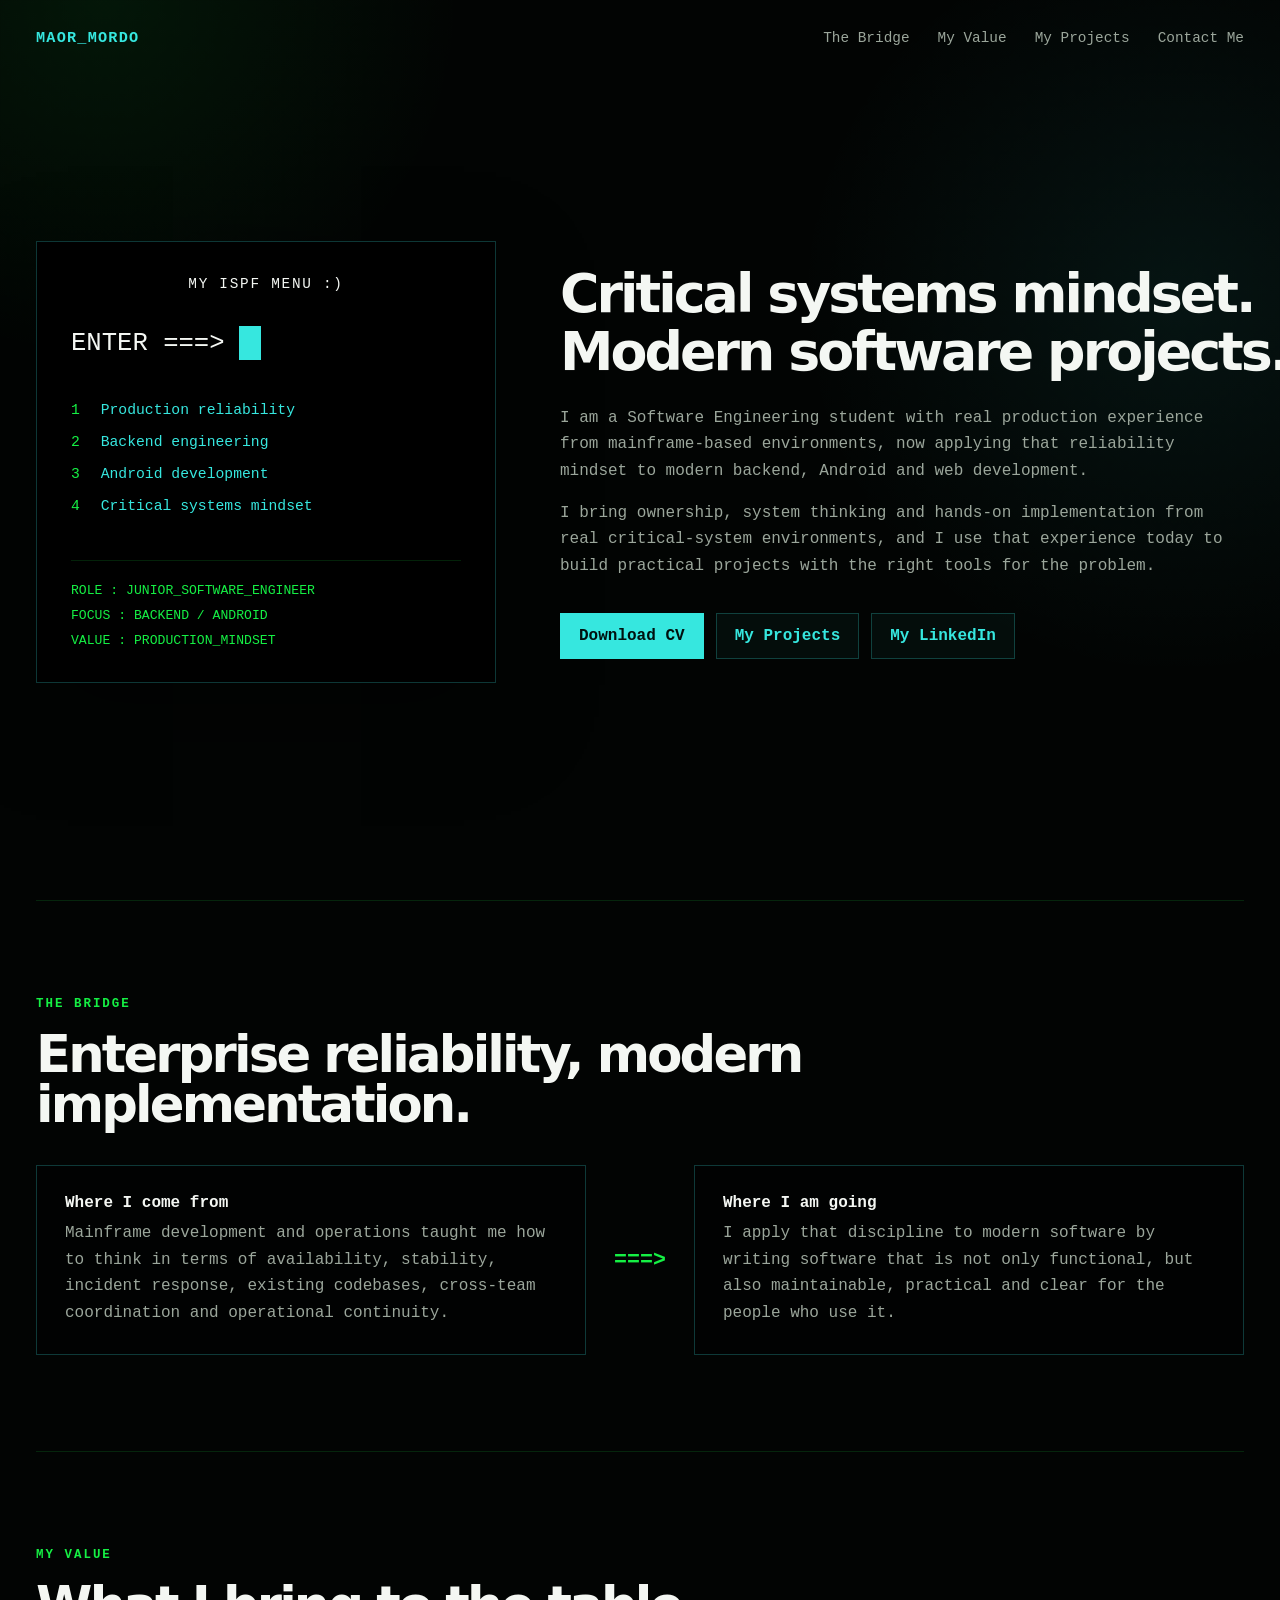
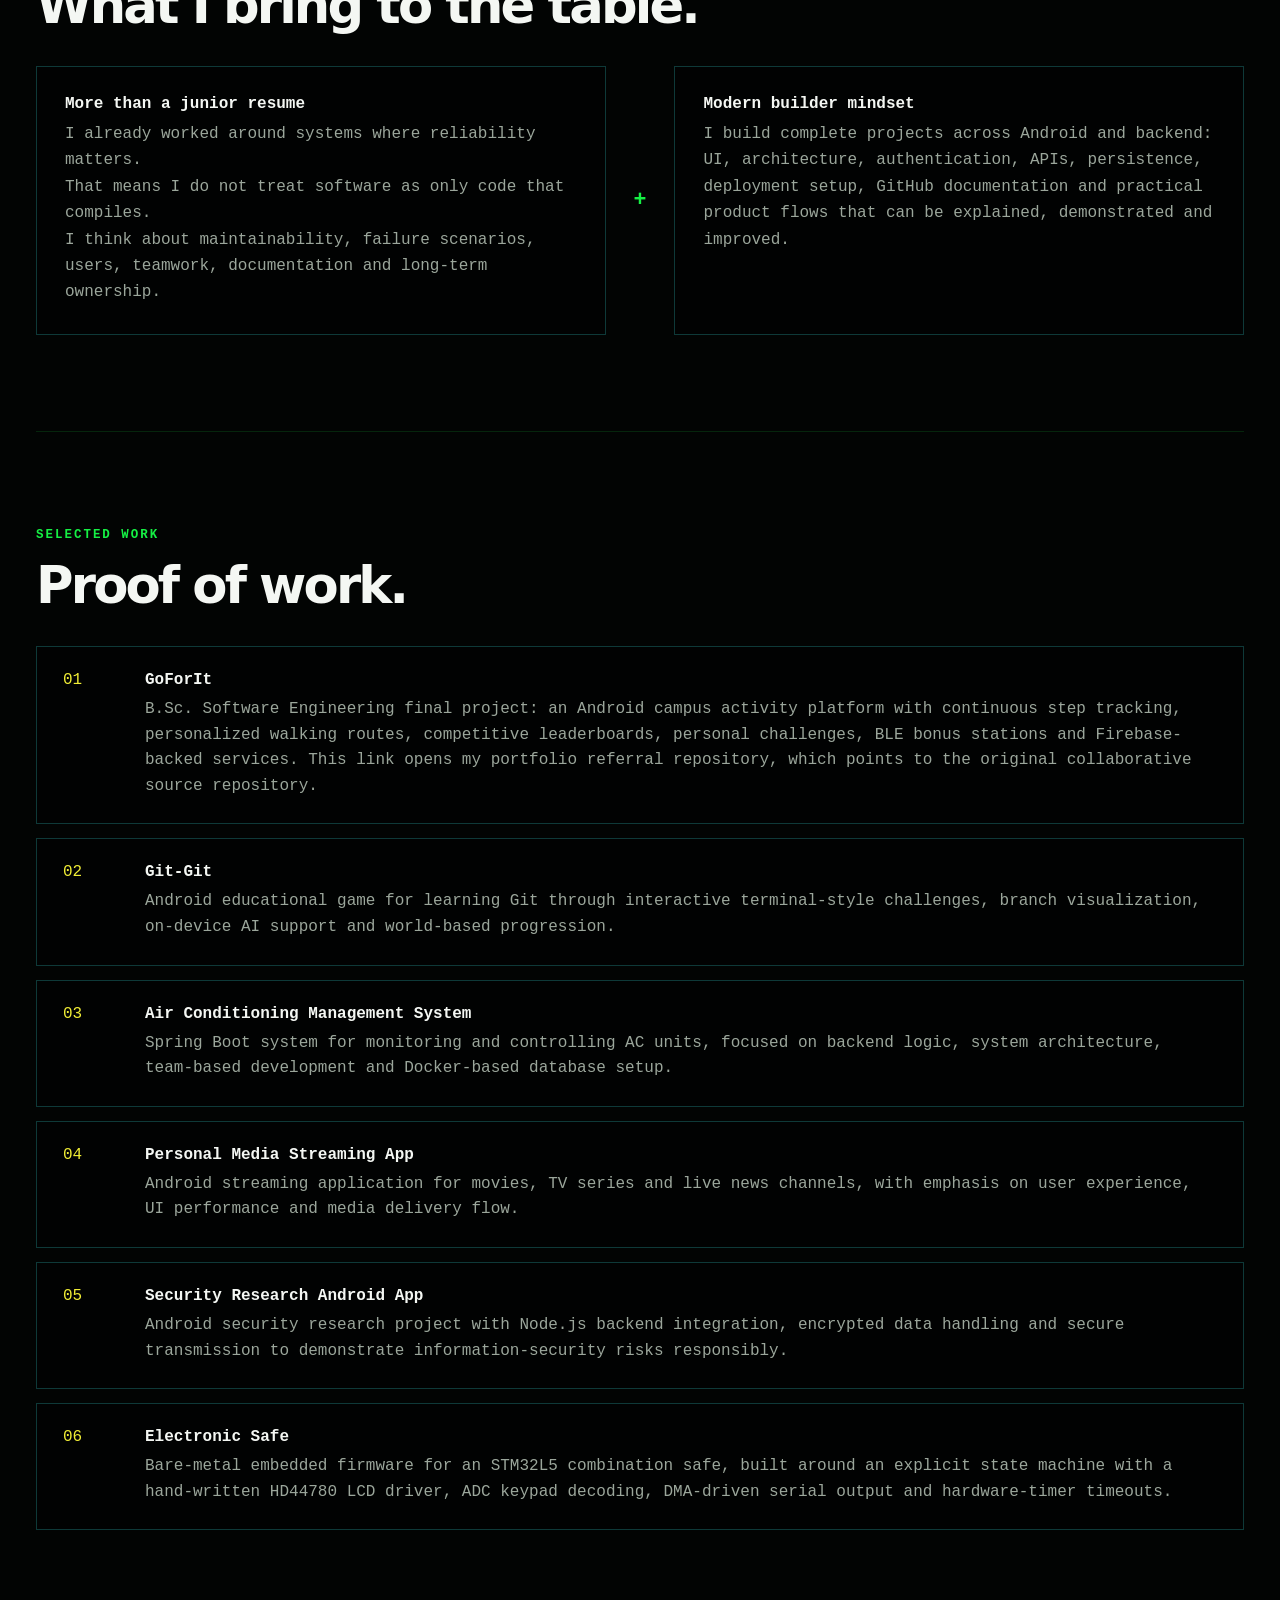
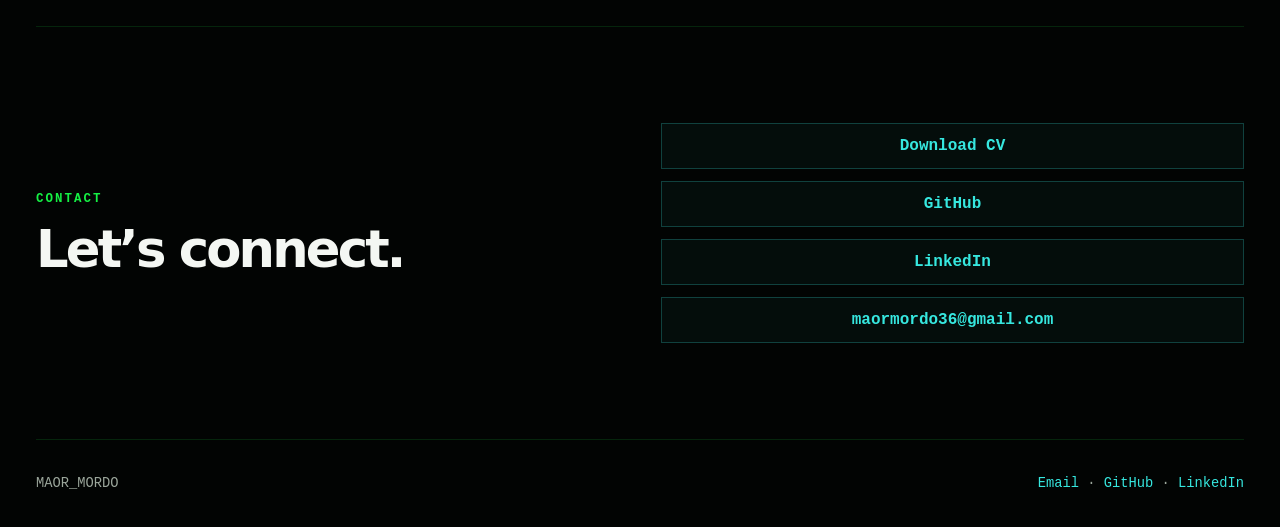
==== commit 445a9e6e: "Update index.html" ====
--- a/index.html
+++ b/index.html
@@ -3,17 +3,21 @@
   <head>
     <meta charset="UTF-8" />
     <meta name="viewport" content="width=device-width, initial-scale=1.0" />
+
     <title>Maor Mordo | Critical Systems to Modern Software</title>
+
     <meta
       name="description"
       content="Maor Mordo - Software Engineering student with military and banking mainframe experience, production reliability mindset, and modern Backend, Android and Web projects."
     />
+
     <link rel="stylesheet" href="styles.css" />
   </head>
 
   <body>
     <header class="header">
       <a class="brand" href="#top">MAOR_MORDO</a>
+
       <nav>
         <a href="#bridge">The Bridge</a>
         <a href="#value">My Value</a>
@@ -23,6 +27,7 @@
     </header>
 
     <main id="top">
+      <!-- Hero -->
       <section class="hero">
         <div
           class="mainframe-card"
@@ -68,10 +73,16 @@
           </p>
 
           <div class="actions">
-            <a class="primary" href="cv/Maor_Mordo_CV.pdf" download>
+            <a
+              class="primary"
+              href="cv/Maor_Mordo_CV.pdf"
+              download
+            >
               Download CV
             </a>
+
             <a href="#projects">My Projects</a>
+
             <a
               href="https://www.linkedin.com/in/maor-mordo/"
               target="_blank"
@@ -83,6 +94,7 @@
         </div>
       </section>
 
+      <!-- The Bridge -->
       <section class="bridge" id="bridge">
         <div class="section-title">
           <p class="label">The bridge</p>
@@ -92,6 +104,7 @@
         <div class="bridge-row">
           <article>
             <h3>Where I come from</h3>
+
             <p>
               Mainframe development and operations taught me how to think in
               terms of availability, stability, incident response, existing
@@ -103,6 +116,7 @@
 
           <article>
             <h3>Where I am going</h3>
+
             <p>
               I apply that discipline to modern software by writing software
               that is not only functional, but also maintainable, practical and
@@ -112,6 +126,7 @@
         </div>
       </section>
 
+      <!-- My Value -->
       <section class="bridge" id="value">
         <div class="section-title">
           <p class="label">My value</p>
@@ -121,6 +136,7 @@
         <div class="bridge-row">
           <article>
             <h3>More than a junior resume</h3>
+
             <p>
               I already worked around systems where reliability matters.
               <br />
@@ -135,6 +151,7 @@
 
           <article>
             <h3>Modern builder mindset</h3>
+
             <p>
               I build complete projects across Android and backend:
               <br />
@@ -147,6 +164,7 @@
         </div>
       </section>
 
+      <!-- Projects -->
       <section class="projects" id="projects">
         <div class="section-title">
           <p class="label">Selected work</p>
@@ -154,15 +172,18 @@
         </div>
 
         <div class="project-list">
-          <a
-            class="project"
-            href="https://github.com/maorm36/GoForIt"
+          <!-- GoForIt -->
+          <a
+            class="project"
+            href="https://github.com/MaorMordoAfeka/GoForIt"
             target="_blank"
             rel="noopener"
           >
             <span>01</span>
+
             <div>
               <h3>GoForIt</h3>
+
               <p>
                 B.Sc. Software Engineering final project: an Android campus
                 activity platform with continuous step tracking, personalized
@@ -174,6 +195,7 @@
             </div>
           </a>
 
+          <!-- Git-Git -->
           <a
             class="project"
             href="https://github.com/maorm36/Git-Git"
@@ -181,8 +203,10 @@
             rel="noopener"
           >
             <span>02</span>
+
             <div>
               <h3>Git-Git</h3>
+
               <p>
                 Android educational game for learning Git through interactive
                 terminal-style challenges, branch visualization, on-device AI
@@ -191,6 +215,7 @@
             </div>
           </a>
 
+          <!-- Air Conditioning Management System -->
           <a
             class="project"
             href="https://github.com/maorm36/Airwise"
@@ -198,8 +223,10 @@
             rel="noopener"
           >
             <span>03</span>
+
             <div>
               <h3>Air Conditioning Management System</h3>
+
               <p>
                 Spring Boot system for monitoring and controlling AC units,
                 focused on backend logic, system architecture, team-based
@@ -208,6 +235,7 @@
             </div>
           </a>
 
+          <!-- Personal Media Streaming App -->
           <a
             class="project"
             href="https://github.com/maorm36/PiraTv"
@@ -215,8 +243,10 @@
             rel="noopener"
           >
             <span>04</span>
+
             <div>
               <h3>Personal Media Streaming App</h3>
+
               <p>
                 Android streaming application for movies, TV series and live
                 news channels, with emphasis on user experience, UI performance
@@ -225,6 +255,7 @@
             </div>
           </a>
 
+          <!-- Security Research Android App -->
           <a
             class="project"
             href="https://github.com/maorm36/Android-Keylogger-Educational-Research-Project"
@@ -232,8 +263,10 @@
             rel="noopener"
           >
             <span>05</span>
+
             <div>
               <h3>Security Research Android App</h3>
+
               <p>
                 Android security research project with Node.js backend
                 integration, encrypted data handling and secure transmission to
@@ -241,9 +274,31 @@
               </p>
             </div>
           </a>
-        </div>
-      </section>
-
+
+          <!-- Electronic Safe -->
+          <a
+            class="project"
+            href="https://github.com/maorm36/Electronic-Safe"
+            target="_blank"
+            rel="noopener"
+          >
+            <span>06</span>
+
+            <div>
+              <h3>Electronic Safe</h3>
+
+              <p>
+                Bare-metal embedded firmware for an STM32L5 combination safe,
+                built around an explicit state machine with a hand-written
+                HD44780 LCD driver, ADC keypad decoding, DMA-driven serial
+                output and hardware-timer timeouts.
+              </p>
+            </div>
+          </a>
+        </div>
+      </section>
+
+      <!-- Contact -->
       <section class="contact" id="contact">
         <div>
           <p class="label">Contact</p>
@@ -251,7 +306,9 @@
         </div>
 
         <div class="contact-actions">
-          <a href="cv/Maor_Mordo_CV.pdf" download>Download CV</a>
+          <a href="cv/Maor_Mordo_CV.pdf" download>
+            Download CV
+          </a>
 
           <a
             href="https://github.com/maorm36?tab=repositories"
@@ -269,16 +326,23 @@
             LinkedIn
           </a>
 
-          <a href="mailto:maormordo36@gmail.com"> maormordo36@gmail.com </a>
-        </div>
-      </section>
-
+          <a href="mailto:maormordo36@gmail.com">
+            maormordo36@gmail.com
+          </a>
+        </div>
+      </section>
+
+      <!-- Footer -->
       <footer>
-        <span> MAOR_MORDO </span>
+        <span>MAOR_MORDO</span>
 
         <span>
-          <a href="mailto:maormordo36@gmail.com">Email</a>
+          <a href="mailto:maormordo36@gmail.com">
+            Email
+          </a>
+
           ·
+
           <a
             href="https://github.com/maorm36?tab=repositories"
             target="_blank"
@@ -286,7 +350,9 @@
           >
             GitHub
           </a>
+
           ·
+
           <a
             href="https://www.linkedin.com/in/maor-mordo/"
             target="_blank"
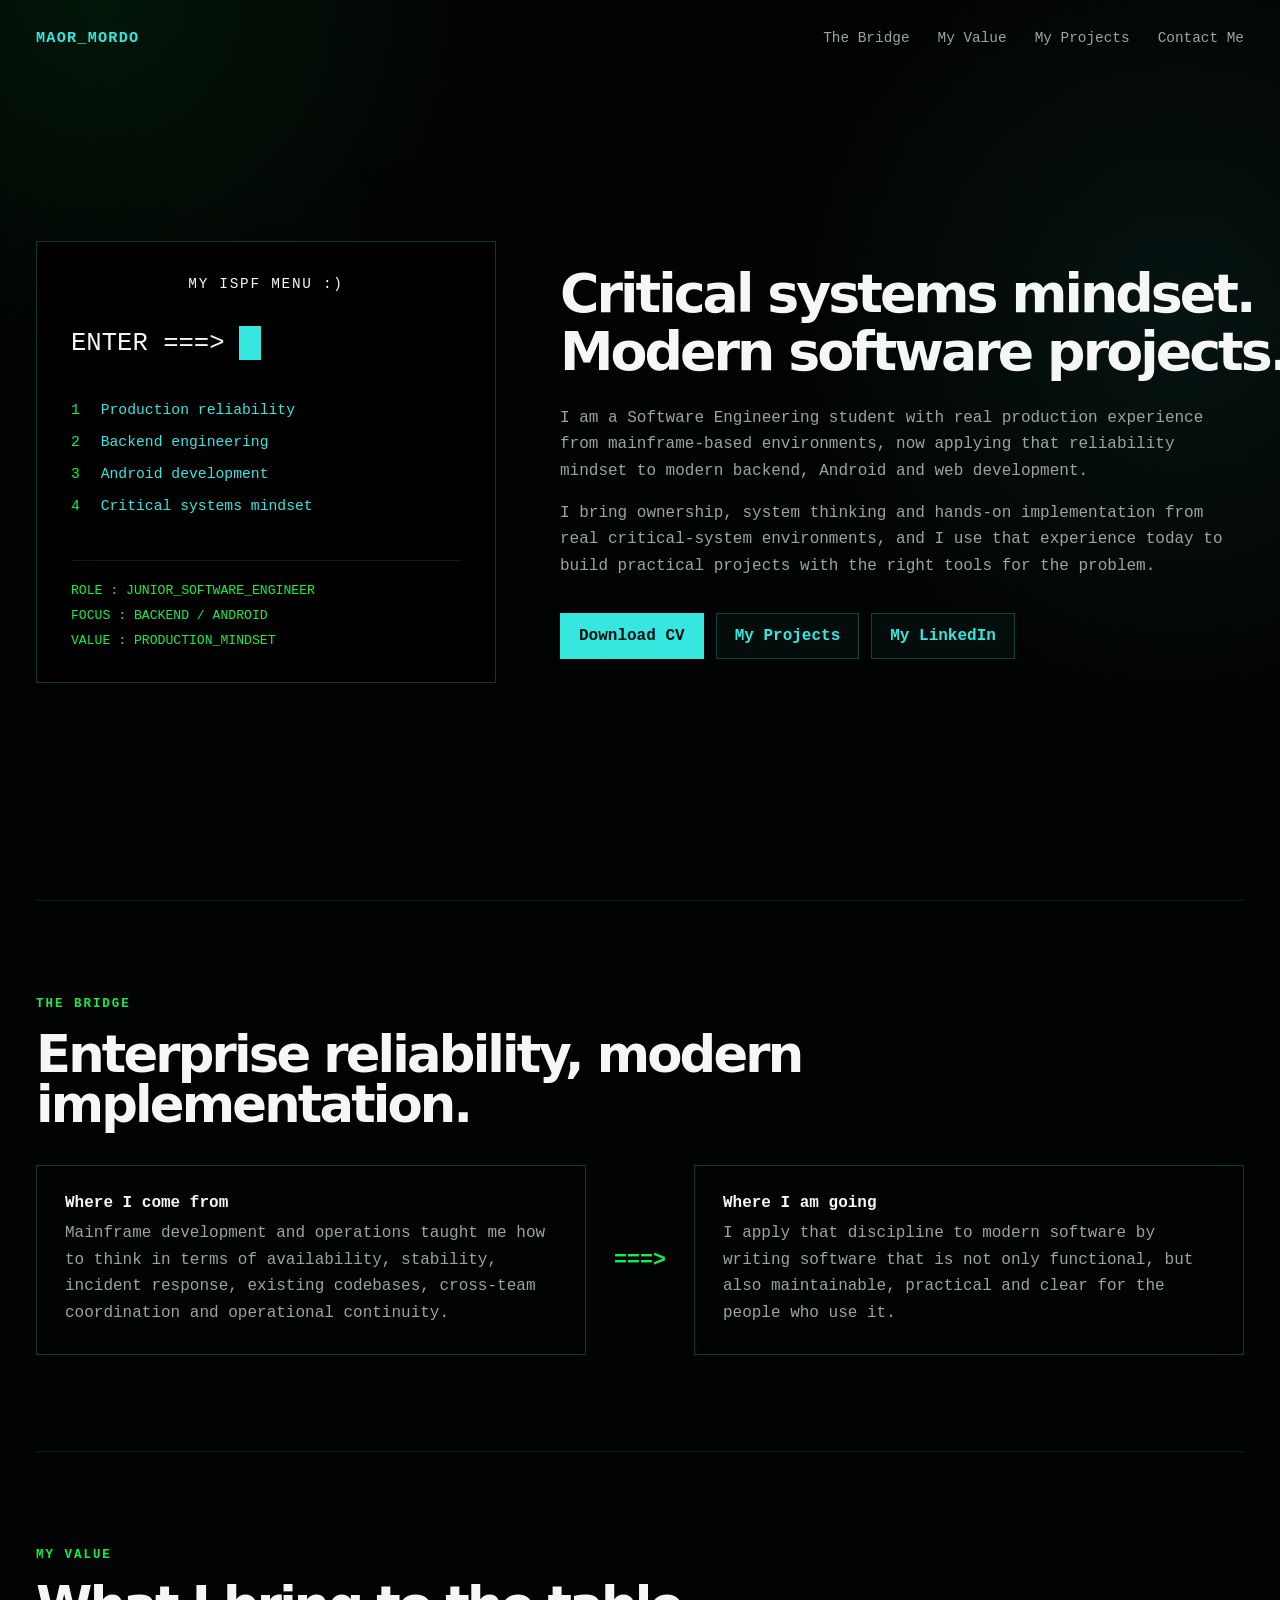
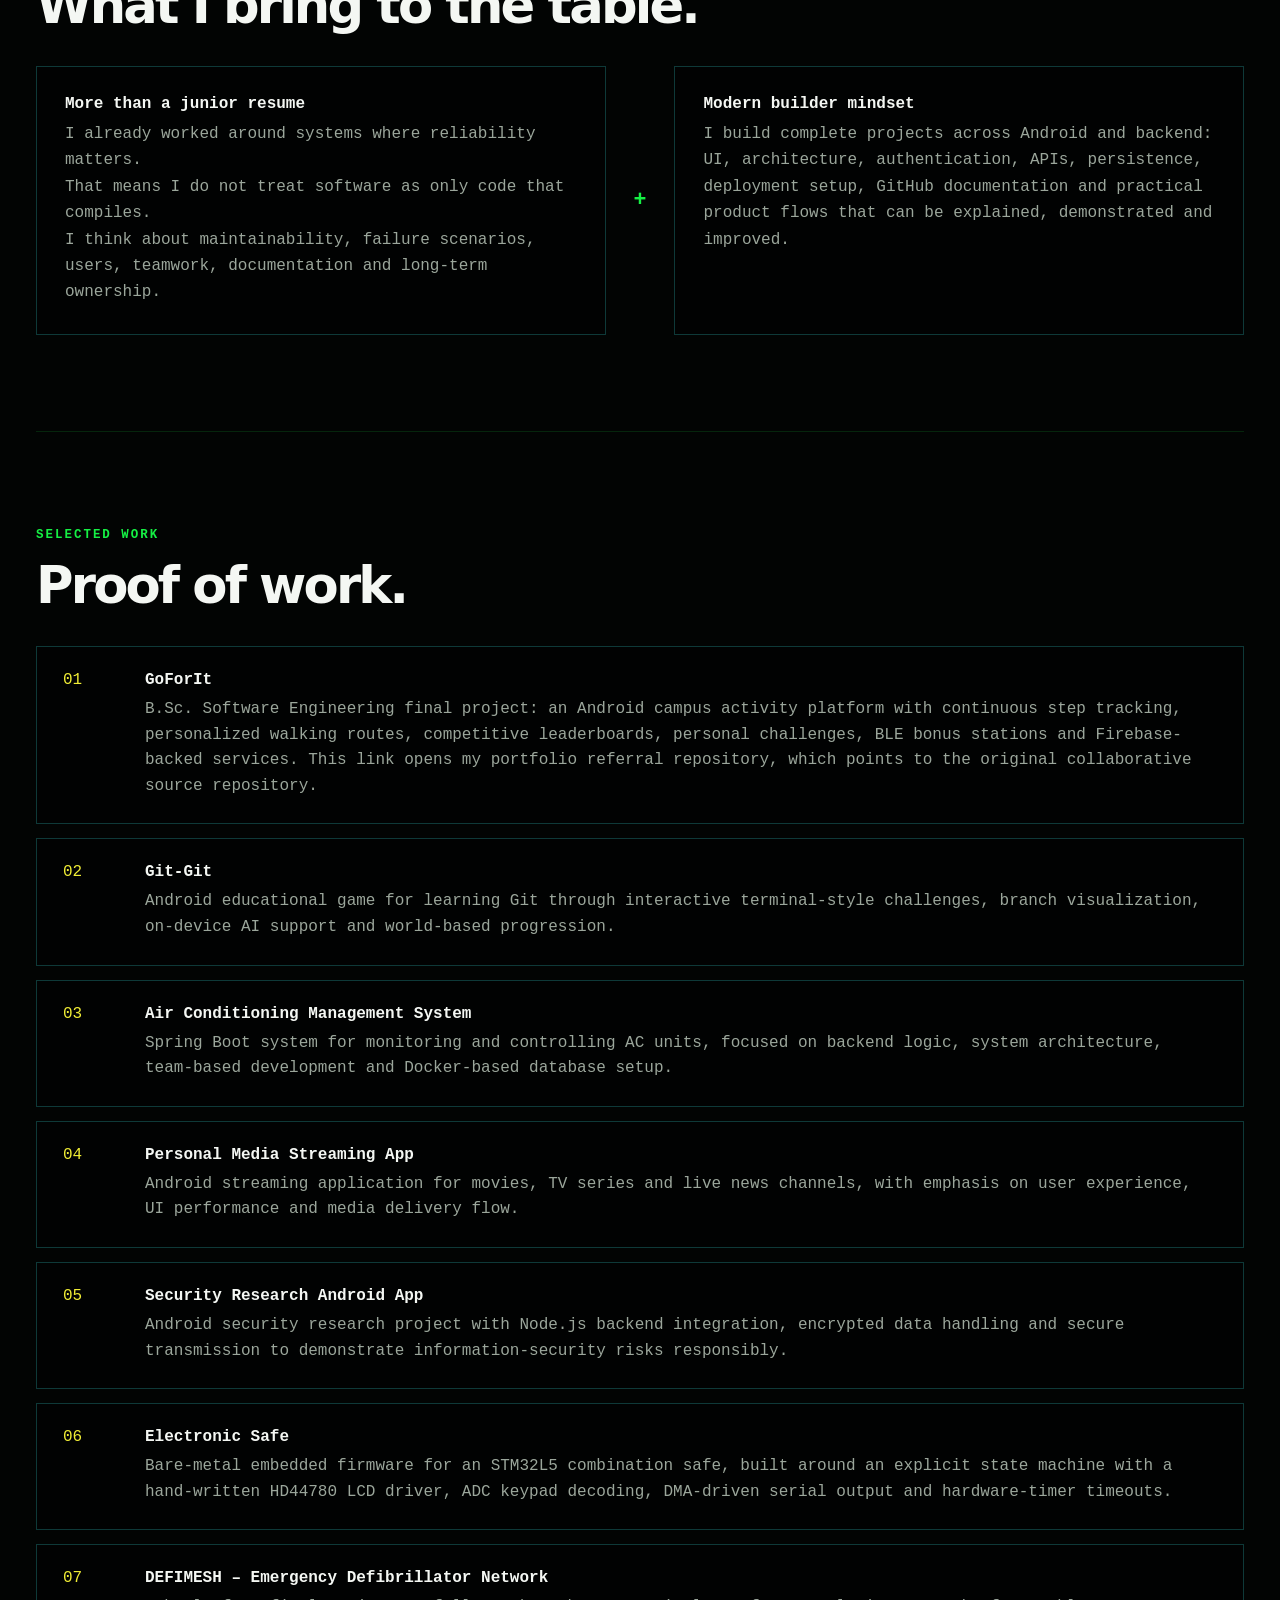
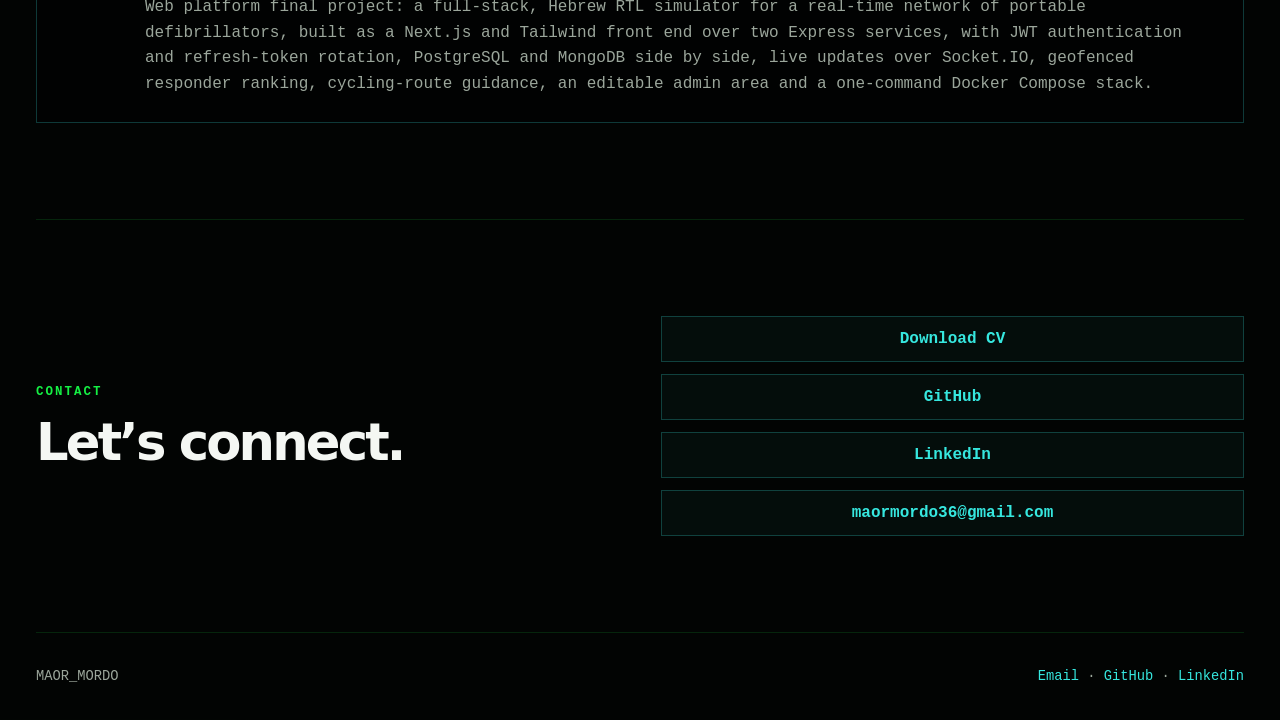
==== commit f600d7da: "Update index.html" ====
--- a/index.html
+++ b/index.html
@@ -295,6 +295,30 @@
               </p>
             </div>
           </a>
+
+          <!-- DEFIMESH -->
+          <a
+            class="project"
+            href="https://github.com/maorm36/web_course_final_project"
+            target="_blank"
+            rel="noopener"
+          >
+            <span>07</span>
+
+            <div>
+              <h3>DEFIMESH &ndash; Emergency Defibrillator Network</h3>
+
+              <p>
+                Web platform final project: a full-stack, Hebrew RTL simulator
+                for a real-time network of portable defibrillators, built as a
+                Next.js and Tailwind front end over two Express services, with
+                JWT authentication and refresh-token rotation, PostgreSQL and
+                MongoDB side by side, live updates over Socket.IO, geofenced
+                responder ranking, cycling-route guidance, an editable admin
+                area and a one-command Docker Compose stack.
+              </p>
+            </div>
+          </a>
         </div>
       </section>
 
